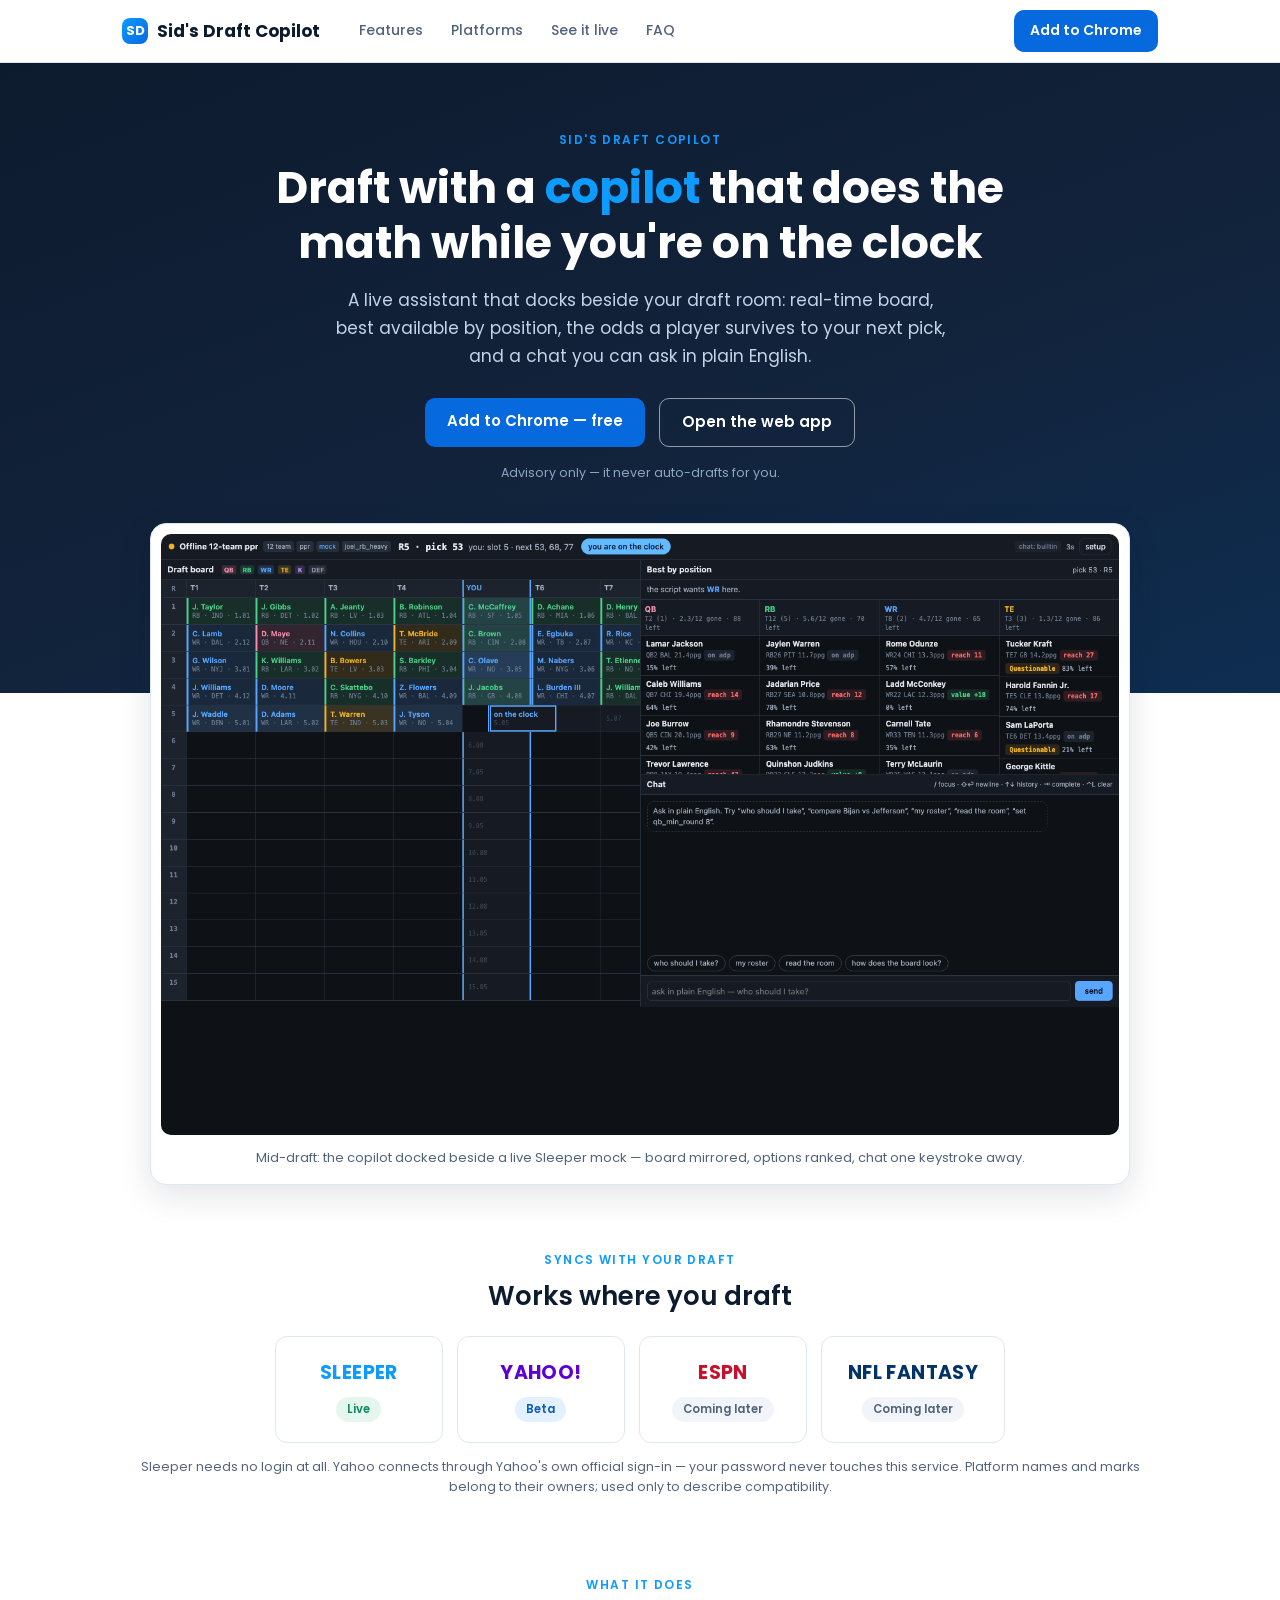
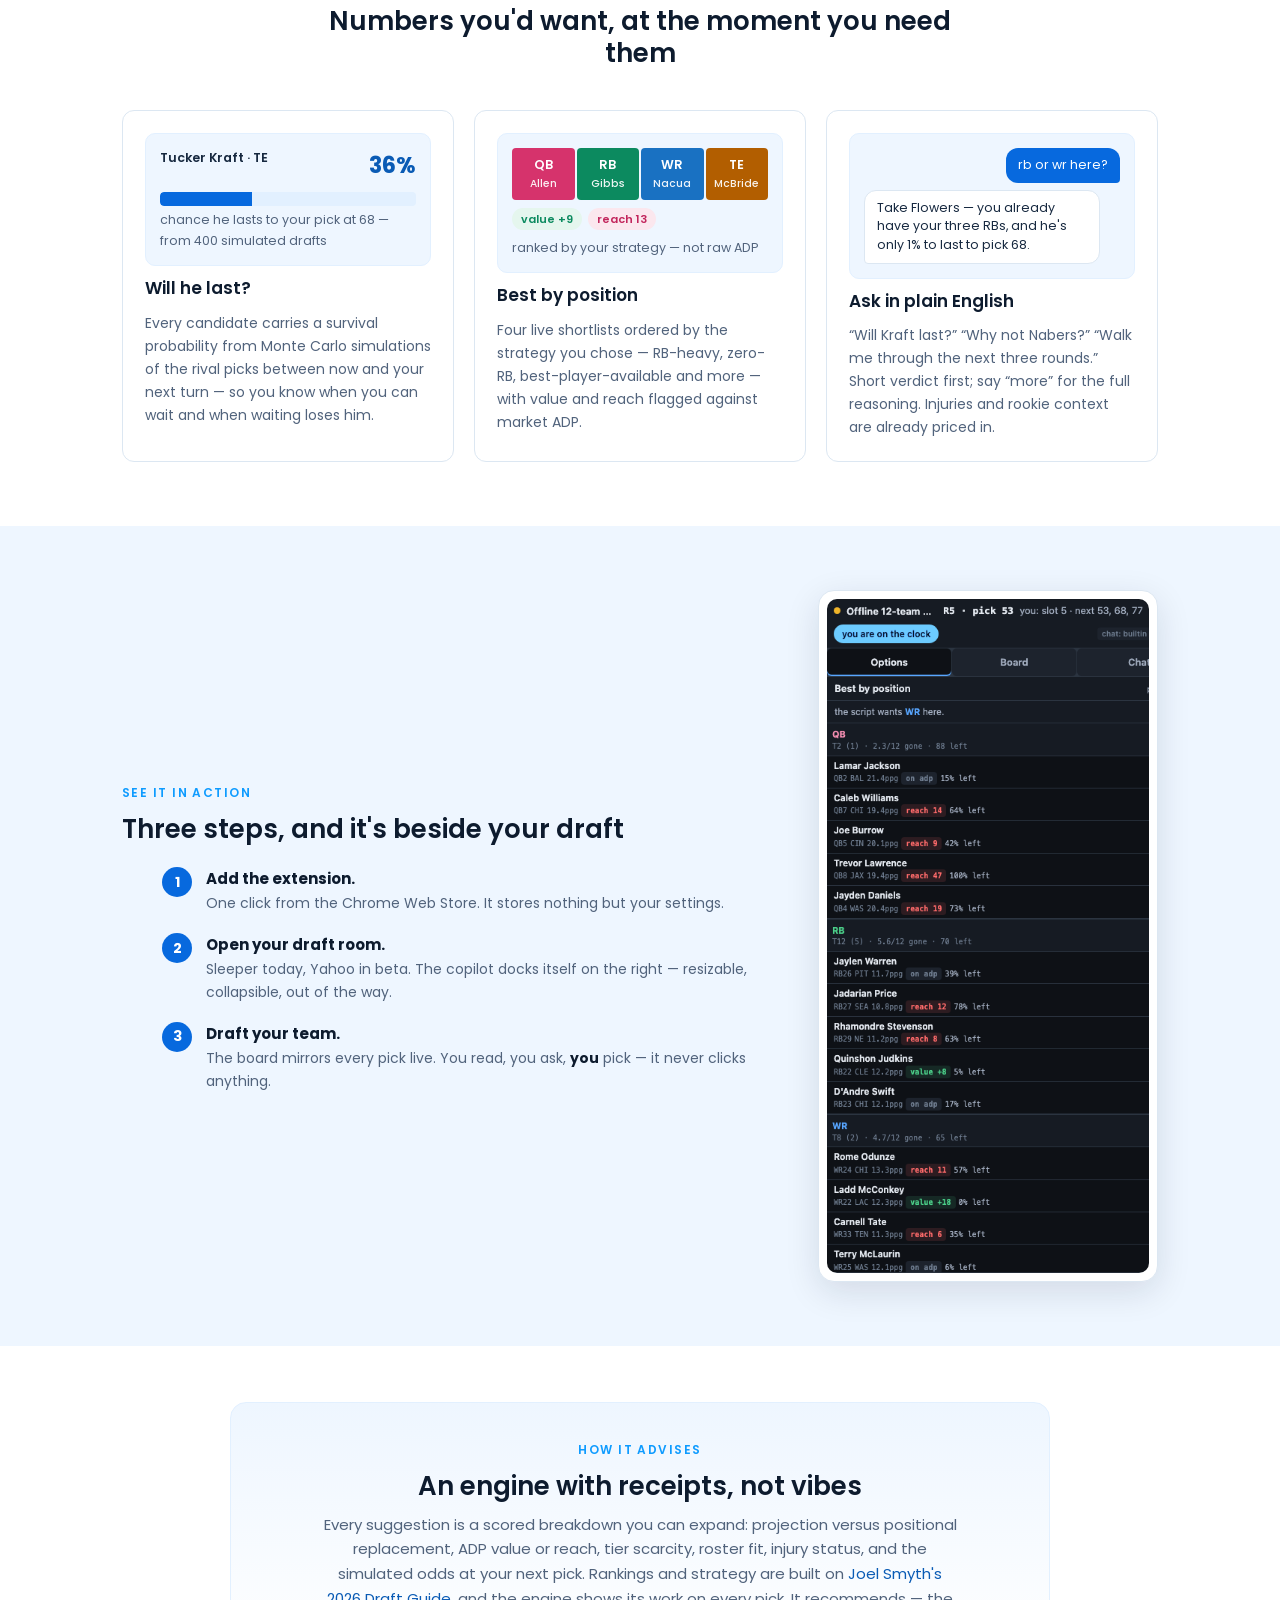
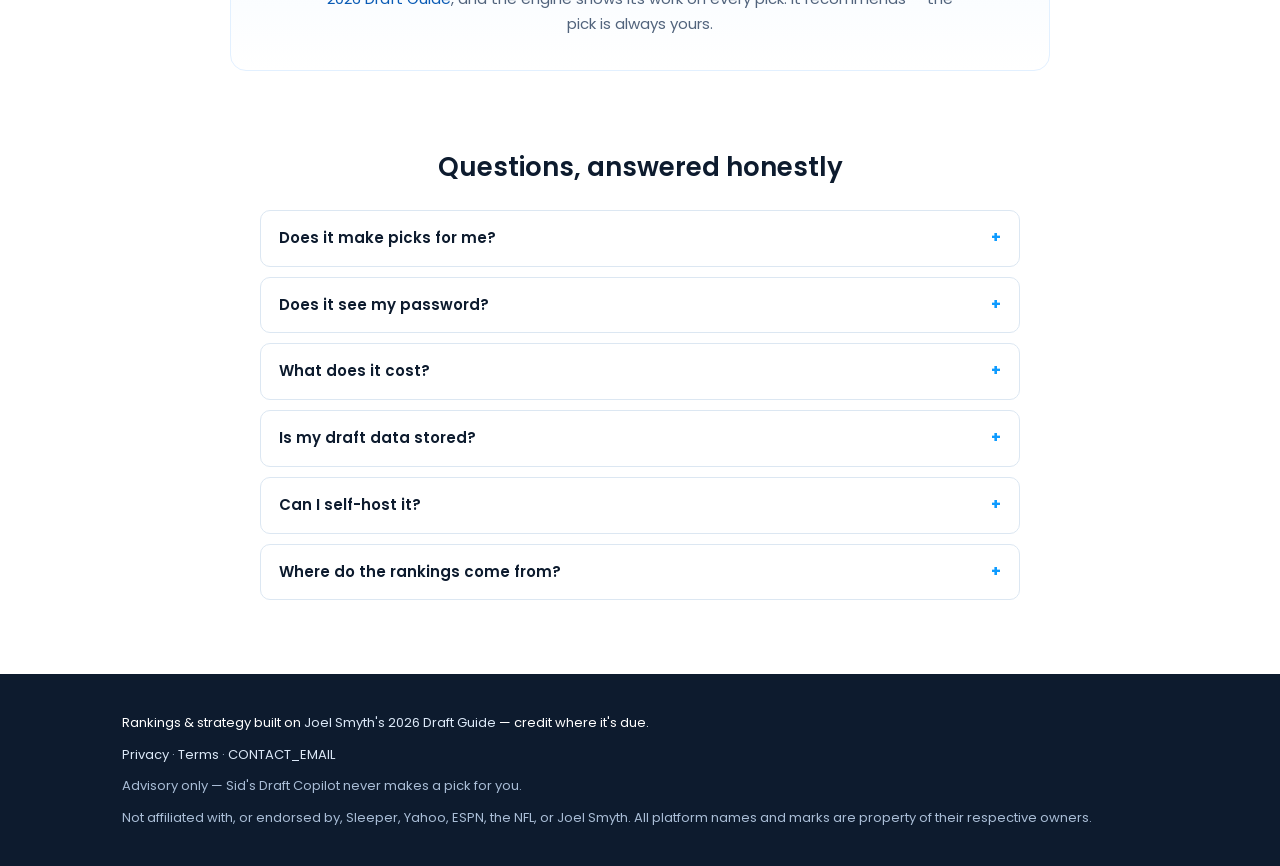
==== site/index.html @ cfd1f9ba "Landing page v2: FantasyPros-style layout, Sleeper blue and white Modeled on the Draft Wizard assist" ====
<!doctype html>
<html lang="en">
<head>
<meta charset="utf-8">
<meta name="viewport" content="width=device-width, initial-scale=1">
<title>Sid's Draft Copilot — a live draft assistant for fantasy football</title>
<meta name="description" content="A live fantasy football draft copilot: real-time board, survival odds, plain-English chat. Works with Sleeper today, Yahoo in beta. Advisory only — it never makes a pick.">
<link rel="preconnect" href="https://fonts.googleapis.com">
<link rel="preconnect" href="https://fonts.gstatic.com" crossorigin>
<link href="https://fonts.googleapis.com/css2?family=Poppins:wght@400;500;600;700&display=swap" rel="stylesheet">
<style>
  :root{
    --navy:#0d1b2e; --navy-2:#12233c; --ink:#16283f; --ink-dim:#51637c;
    --blue:#0e9bff; --blue-deep:#0769de; --blue-ink:#0a5bb5;
    --tint:#eef6ff; --tint-2:#e2f0ff; --line:#dce7f2; --white:#fff;
    --qb:#d6336c; --wr:#1971c2; --rb:#0c8a5f; --te:#b25e00;
    --good:#0c8a5f; --bad:#c2255c;
    --radius:12px; --shadow:0 10px 34px rgba(13,27,46,.12);
    --sans:'Poppins',-apple-system,BlinkMacSystemFont,'Segoe UI',Arial,sans-serif;
  }
  *{box-sizing:border-box;margin:0}
  html{scroll-behavior:smooth;scroll-padding-top:74px}
  body{font:15px/1.65 var(--sans);color:var(--ink);background:var(--white)}
  img{max-width:100%;display:block}
  a{color:var(--blue-ink);text-decoration:none}
  .wrap{max-width:1080px;margin:0 auto;padding:0 22px}
  h1,h2,h3{line-height:1.25;font-weight:600}
  h2{font-size:26px;color:var(--navy)}
  .kicker{display:inline-block;font-size:12px;font-weight:600;letter-spacing:.12em;
          text-transform:uppercase;color:var(--blue);margin-bottom:10px}

  /* ------------------------------------------------------------- nav */
  #nav{position:sticky;top:0;z-index:50;background:rgba(255,255,255,.94);
       backdrop-filter:blur(8px);border-bottom:1px solid var(--line)}
  #nav .wrap{display:flex;align-items:center;gap:26px;height:62px}
  .brand{display:flex;align-items:center;gap:9px;font-weight:700;font-size:17px;color:var(--navy)}
  .brand .dot{width:26px;height:26px;border-radius:8px;flex:none;
    background:linear-gradient(135deg,var(--blue),var(--blue-deep));
    display:grid;place-items:center;color:#fff;font-size:13px;font-weight:700}
  .tabs{display:flex;gap:2px;flex:1}
  .tabs a{padding:8px 13px;border-radius:8px;font-weight:500;font-size:14px;color:var(--ink-dim)}
  .tabs a:hover{background:var(--tint);color:var(--blue-ink)}
  .btn{display:inline-block;padding:11px 22px;border-radius:10px;font-weight:600;
       font-size:15px;text-align:center;transition:transform .08s ease}
  .btn:active{transform:scale(.98)}
  .btn-blue{background:var(--blue-deep);color:#fff}
  .btn-blue:hover{background:var(--blue-ink)}
  .btn-ghost{border:1.5px solid rgba(255,255,255,.55);color:#fff}
  .btn-ghost:hover{background:rgba(255,255,255,.1)}
  .btn-small{padding:9px 16px;font-size:14px}

  /* ------------------------------------------------------------ hero */
  #hero{background:linear-gradient(160deg,var(--navy) 0%,var(--navy-2) 58%,#0b3560 130%);
        color:#fff;padding:64px 0 210px;text-align:center}
  #hero .kicker{color:var(--blue)}
  #hero h1{font-size:clamp(30px,5vw,44px);font-weight:700;max-width:760px;margin:0 auto 16px}
  #hero h1 em{font-style:normal;color:var(--blue)}
  #hero p.sub{max-width:620px;margin:0 auto 28px;color:#c3d3e6;font-size:17px}
  .cta-row{display:flex;gap:14px;justify-content:center;flex-wrap:wrap}
  .fine{margin-top:16px;font-size:12.5px;color:#8fa6c2}

  /* elevated screenshot card, overlapping the hero edge */
  #shot{margin-top:-170px;padding-bottom:8px}
  .shot-card{background:var(--white);border:1px solid var(--line);border-radius:16px;
             box-shadow:var(--shadow);padding:10px;max-width:980px;margin:0 auto}
  .shot-card img{border-radius:10px;width:100%}
  .shot-cap{text-align:center;font-size:13px;color:var(--ink-dim);padding:12px 8px 6px}

  /* ------------------------------------------------------- platforms */
  #platforms{padding:54px 0 10px;text-align:center}
  .hosts{display:flex;gap:14px;justify-content:center;flex-wrap:wrap;margin-top:24px}
  .host{display:flex;flex-direction:column;align-items:center;gap:8px;
        border:1px solid var(--line);border-radius:var(--radius);
        padding:20px 26px;min-width:168px;background:var(--white)}
  .host .mark{font-weight:700;font-size:19px;letter-spacing:.02em}
  .host.sleeper .mark{color:#0e9bff}
  .host.yahoo .mark{color:#5f01d1}
  .host.espn .mark{color:#c8102e}
  .host.nfl .mark{color:#013369}
  .pill{font-size:11.5px;font-weight:600;padding:3px 11px;border-radius:99px}
  .pill.live{background:#e5f6ee;color:var(--good)}
  .pill.beta{background:var(--tint-2);color:var(--blue-ink)}
  .pill.soon{background:#f1f4f8;color:var(--ink-dim)}
  .host-note{font-size:12.5px;color:var(--ink-dim);margin-top:14px}

  /* -------------------------------------------------------- features */
  #features{padding:64px 0}
  #features .head{text-align:center;max-width:640px;margin:0 auto 40px}
  .cards{display:grid;grid-template-columns:repeat(3,minmax(0,1fr));gap:20px}
  .card{border:1px solid var(--line);border-radius:var(--radius);background:var(--white);
        padding:22px;display:flex;flex-direction:column;gap:12px}
  .card h3{font-size:17px;color:var(--navy)}
  .card p{font-size:14px;color:var(--ink-dim)}
  .viz{background:var(--tint);border:1px solid var(--tint-2);border-radius:10px;
       padding:14px;font-size:12.5px}

  /* mini-viz: survival meter (single measure -> stat + bar) */
  .meter .who{display:flex;justify-content:space-between;font-weight:600;color:var(--ink)}
  .meter .num{font-size:22px;font-weight:700;color:var(--blue-ink)}
  .meter .bar{height:14px;border-radius:4px;background:var(--tint-2);
              margin:8px 0 4px;position:relative;overflow:hidden}
  .meter .fill{position:absolute;inset:0 auto 0 0;width:36%;border-radius:4px 0 0 4px;
               background:var(--blue-deep)}
  .meter .cap{color:var(--ink-dim)}

  /* mini-viz: position chips (identity -> labeled hue chips, 2px gaps) */
  .board{display:grid;grid-template-columns:repeat(4,1fr);gap:2px}
  .chip{color:#fff;font-weight:600;text-align:center;border-radius:4px;padding:7px 2px}
  .chip small{display:block;font-weight:500;font-size:10.5px;opacity:.92}
  .chip.qb{background:var(--qb)} .chip.wr{background:var(--wr)}
  .chip.rb{background:var(--rb)} .chip.te{background:var(--te)}
  .board-cap{color:var(--ink-dim);margin-top:8px}
  .tagline{display:flex;gap:6px;margin-top:8px;flex-wrap:wrap}
  .vtag{border-radius:99px;padding:2px 9px;font-weight:600;font-size:11px}
  .vtag.value{background:#e5f6ee;color:var(--good)}
  .vtag.reach{background:#fbe7ee;color:var(--bad)}

  /* mini-viz: chat exchange */
  .talk{display:flex;flex-direction:column;gap:7px}
  .say{max-width:92%;padding:8px 12px;border-radius:12px;line-height:1.5}
  .say.you{align-self:flex-end;background:var(--blue-deep);color:#fff;border-bottom-right-radius:4px}
  .say.bot{align-self:flex-start;background:var(--white);border:1px solid var(--line);
           border-bottom-left-radius:4px;color:var(--ink)}

  /* ------------------------------------------------------ see it live */
  #live{background:var(--tint);padding:64px 0}
  .live-grid{display:grid;grid-template-columns:minmax(0,1fr) 340px;gap:40px;align-items:center}
  .steps{list-style:none;display:flex;flex-direction:column;gap:18px;margin-top:22px}
  .steps li{display:flex;gap:14px}
  .steps .n{flex:none;width:30px;height:30px;border-radius:99px;background:var(--blue-deep);
            color:#fff;font-weight:700;display:grid;place-items:center;font-size:14px}
  .steps b{color:var(--navy)}
  .steps p{font-size:14px;color:var(--ink-dim)}
  .side-card{background:var(--white);border:1px solid var(--line);border-radius:16px;
             box-shadow:var(--shadow);padding:8px}
  .side-card img{border-radius:10px}

  /* --------------------------------------------------------- honesty */
  #honest{padding:56px 0}
  .honest-box{border:1.5px solid var(--tint-2);background:linear-gradient(180deg,var(--tint) 0,#fff 100%);
              border-radius:16px;padding:34px;text-align:center;max-width:820px;margin:0 auto}
  .honest-box p{max-width:640px;margin:10px auto 0;color:var(--ink-dim)}

  /* -------------------------------------------------------------- faq */
  #faq{padding:24px 0 64px}
  #faq h2{text-align:center;margin-bottom:26px}
  details{border:1px solid var(--line);border-radius:10px;margin:0 auto 10px;max-width:760px;
          background:var(--white)}
  summary{cursor:pointer;padding:15px 18px;font-weight:600;color:var(--navy);list-style:none;
          display:flex;justify-content:space-between;gap:10px}
  summary::after{content:"+";color:var(--blue);font-weight:700}
  details[open] summary::after{content:"–"}
  details div{padding:0 18px 15px;color:var(--ink-dim);font-size:14px}

  /* ------------------------------------------------------------ footer */
  footer{background:var(--navy);color:#a9bdd6;padding:38px 0;font-size:13px}
  footer .wrap{display:flex;flex-direction:column;gap:10px}
  footer a{color:#dce9f8}
  footer .credit{color:#fff}

  @media (max-width:880px){
    .tabs{display:none}
    .cards{grid-template-columns:1fr}
    .live-grid{grid-template-columns:1fr}
    .side-card{max-width:340px;margin:0 auto}
    #hero{padding-bottom:150px}
    #shot{margin-top:-120px}
  }
</style>
</head>
<body>

<nav id="nav">
  <div class="wrap">
    <span class="brand"><span class="dot">SD</span> Sid's Draft Copilot</span>
    <div class="tabs">
      <a href="#features">Features</a>
      <a href="#platforms">Platforms</a>
      <a href="#live">See it live</a>
      <a href="#faq">FAQ</a>
    </div>
    <a class="btn btn-blue btn-small" href="https://chromewebstore.google.com/detail/EXTENSION_ID">Add to Chrome</a>
  </div>
</nav>

<header id="hero">
  <div class="wrap">
    <span class="kicker">Sid's Draft Copilot</span>
    <h1>Draft with a <em>copilot</em> that does the math while you're on the clock</h1>
    <p class="sub">A live assistant that docks beside your draft room: real-time board,
       best available by position, the odds a player survives to your next pick, and a
       chat you can ask in plain English.</p>
    <div class="cta-row">
      <a class="btn btn-blue" href="https://chromewebstore.google.com/detail/EXTENSION_ID">Add to Chrome — free</a>
      <a class="btn btn-ghost" href="/app">Open the web app</a>
    </div>
    <p class="fine">Advisory only — it never auto-drafts for you.</p>
  </div>
</header>

<section id="shot">
  <div class="wrap">
    <figure class="shot-card">
      <img src="assets/draft-photo.jpg"
           onerror="this.onerror=null;this.src='assets/panel-full.png'"
           alt="The Draft Copilot panel during a live draft: board on the left, best-by-position and chat on the right">
      <figcaption class="shot-cap">Mid-draft: the copilot docked beside a live Sleeper mock —
        board mirrored, options ranked, chat one keystroke away.</figcaption>
    </figure>
  </div>
</section>

<section id="platforms">
  <div class="wrap">
    <span class="kicker">Syncs with your draft</span>
    <h2>Works where you draft</h2>
    <div class="hosts">
      <div class="host sleeper"><span class="mark">SLEEPER</span><span class="pill live">Live</span></div>
      <div class="host yahoo"><span class="mark">YAHOO!</span><span class="pill beta">Beta</span></div>
      <div class="host espn"><span class="mark">ESPN</span><span class="pill soon">Coming later</span></div>
      <div class="host nfl"><span class="mark">NFL FANTASY</span><span class="pill soon">Coming later</span></div>
    </div>
    <p class="host-note">Sleeper needs no login at all. Yahoo connects through Yahoo's own
      official sign-in — your password never touches this service. Platform names and marks
      belong to their owners; used only to describe compatibility.</p>
  </div>
</section>

<section id="features">
  <div class="wrap">
    <div class="head">
      <span class="kicker">What it does</span>
      <h2>Numbers you'd want, at the moment you need them</h2>
    </div>
    <div class="cards">

      <div class="card">
        <div class="viz meter" role="img"
             aria-label="Example: Tucker Kraft has a 36 percent chance of lasting to your next pick">
          <div class="who"><span>Tucker Kraft · TE</span><span class="num">36%</span></div>
          <div class="bar"><span class="fill"></span></div>
          <div class="cap">chance he lasts to your pick at 68 — from 400 simulated drafts</div>
        </div>
        <h3>Will he last?</h3>
        <p>Every candidate carries a survival probability from Monte Carlo simulations of
           the rival picks between now and your next turn — so you know when you can wait
           and when waiting loses him.</p>
      </div>

      <div class="card">
        <div class="viz">
          <div class="board" role="img" aria-label="Best available by position: quarterback, running back, wide receiver, tight end">
            <span class="chip qb">QB<small>Allen</small></span>
            <span class="chip rb">RB<small>Gibbs</small></span>
            <span class="chip wr">WR<small>Nacua</small></span>
            <span class="chip te">TE<small>McBride</small></span>
          </div>
          <div class="tagline">
            <span class="vtag value">value +9</span>
            <span class="vtag reach">reach 13</span>
          </div>
          <div class="board-cap">ranked by your strategy — not raw ADP</div>
        </div>
        <h3>Best by position</h3>
        <p>Four live shortlists ordered by the strategy you chose — RB-heavy, zero-RB,
           best-player-available and more — with value and reach flagged against market ADP.</p>
      </div>

      <div class="card">
        <div class="viz talk" role="img" aria-label="Example chat: user asks whether to take a receiver or running back; the copilot answers with a verdict">
          <span class="say you">rb or wr here?</span>
          <span class="say bot">Take Flowers — you already have your three RBs, and he's
            only 1% to last to pick 68.</span>
        </div>
        <h3>Ask in plain English</h3>
        <p>“Will Kraft last?” “Why not Nabers?” “Walk me through the next three rounds.”
           Short verdict first; say “more” for the full reasoning. Injuries and rookie
           context are already priced in.</p>
      </div>

    </div>
  </div>
</section>

<section id="live">
  <div class="wrap live-grid">
    <div>
      <span class="kicker">See it in action</span>
      <h2>Three steps, and it's beside your draft</h2>
      <ol class="steps">
        <li><span class="n">1</span><div><b>Add the extension.</b>
          <p>One click from the Chrome Web Store. It stores nothing but your settings.</p></div></li>
        <li><span class="n">2</span><div><b>Open your draft room.</b>
          <p>Sleeper today, Yahoo in beta. The copilot docks itself on the right — resizable,
             collapsible, out of the way.</p></div></li>
        <li><span class="n">3</span><div><b>Draft your team.</b>
          <p>The board mirrors every pick live. You read, you ask, <b>you</b> pick — it never
             clicks anything.</p></div></li>
      </ol>
    </div>
    <figure class="side-card">
      <img src="assets/panel-sidebar.png"
           alt="The copilot in its narrow sidebar layout: tabs for options, board and chat">
    </figure>
  </div>
</section>

<section id="honest">
  <div class="wrap">
    <div class="honest-box">
      <span class="kicker">How it advises</span>
      <h2>An engine with receipts, not vibes</h2>
      <p>Every suggestion is a scored breakdown you can expand: projection versus positional
         replacement, ADP value or reach, tier scarcity, roster fit, injury status, and the
         simulated odds at your next pick. Rankings and strategy are built on
         <a href="JOEL_LINK">Joel Smyth's 2026 Draft Guide</a>, and the engine shows its work
         on every pick. It recommends — the pick is always yours.</p>
    </div>
  </div>
</section>

<section id="faq">
  <div class="wrap">
    <h2>Questions, answered honestly</h2>
    <details><summary>Does it make picks for me?</summary>
      <div>No, and it can't. There is no code path that submits a pick, clicks a button in
      your draft room, or automates your account. It advises; you draft.</div></details>
    <details><summary>Does it see my password?</summary>
      <div>Never. Sleeper drafts are read through Sleeper's public API — no login involved.
      Yahoo uses Yahoo's own official OAuth sign-in page; this service receives a read-only
      token you can revoke in your Yahoo settings at any time.</div></details>
    <details><summary>What does it cost?</summary>
      <div>It's free. If hosting costs ever change that, the change will be announced here
      first — no surprise paywalls mid-season.</div></details>
    <details><summary>Is my draft data stored?</summary>
      <div>Your session — the draft you connect and your chat — is anonymous and expires
      automatically after inactivity. No accounts, no emails collected. Details in the
      <a href="/privacy">privacy policy</a>.</div></details>
    <details><summary>Can I self-host it?</summary>
      <div>Yes — the whole thing is open source at <a href="GITHUB_LINK">GITHUB_LINK</a>,
      and runs locally with one command. The hosted service is the same code.</div></details>
    <details><summary>Where do the rankings come from?</summary>
      <div>The engine's value model is fit to Joel Smyth's 2026 Draft Guide — rankings,
      adjusted points-per-game tables, and draft strategy — combined with live market ADP,
      injury data, and Monte Carlo simulation. He doesn't endorse this project; we just
      think his work is excellent.</div></details>
  </div>
</section>

<footer>
  <div class="wrap">
    <span class="credit">Rankings &amp; strategy built on
      <a href="JOEL_LINK">Joel Smyth's 2026 Draft Guide</a> — credit where it's due.</span>
    <span><a href="/privacy">Privacy</a> · <a href="/terms">Terms</a> ·
      <a href="mailto:CONTACT_EMAIL">CONTACT_EMAIL</a></span>
    <span>Advisory only — Sid's Draft Copilot never makes a pick for you.</span>
    <span>Not affiliated with, or endorsed by, Sleeper, Yahoo, ESPN, the NFL, or Joel Smyth.
      All platform names and marks are property of their respective owners.</span>
  </div>
</footer>

</body>
</html>
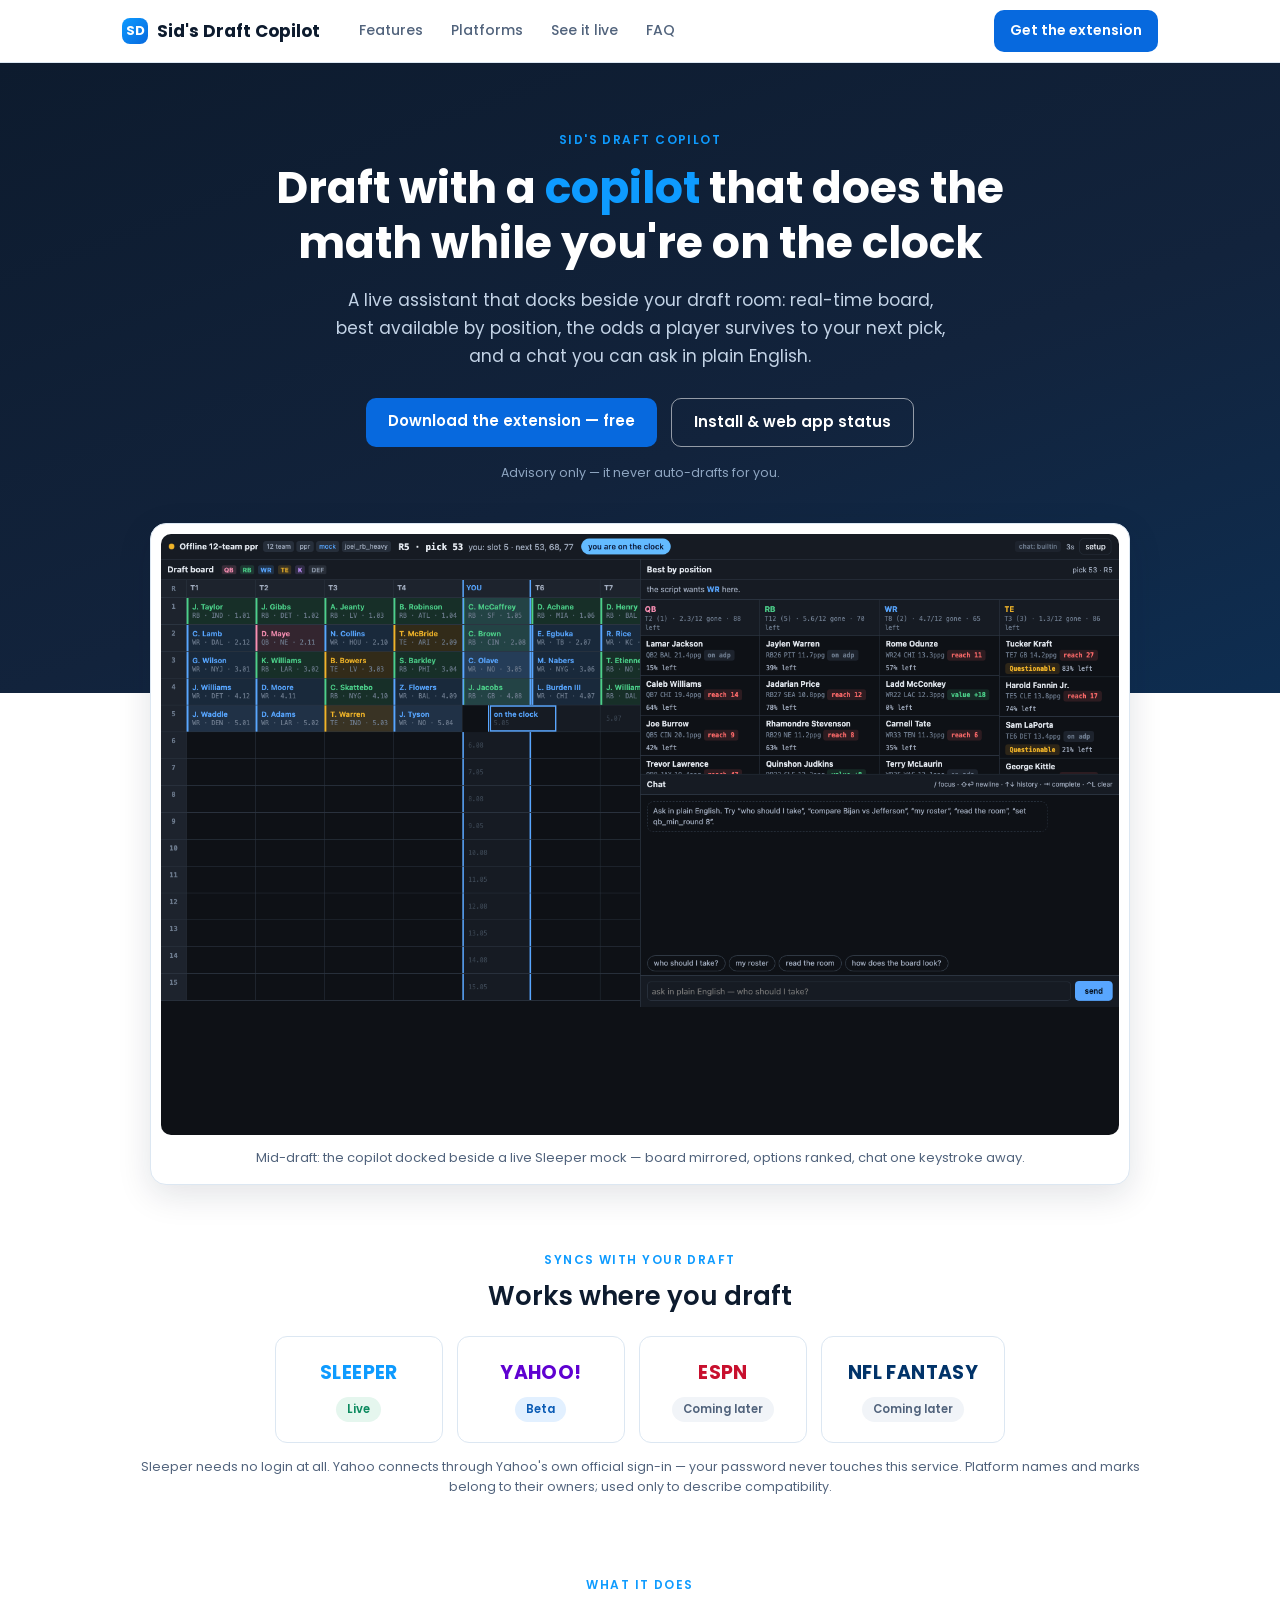
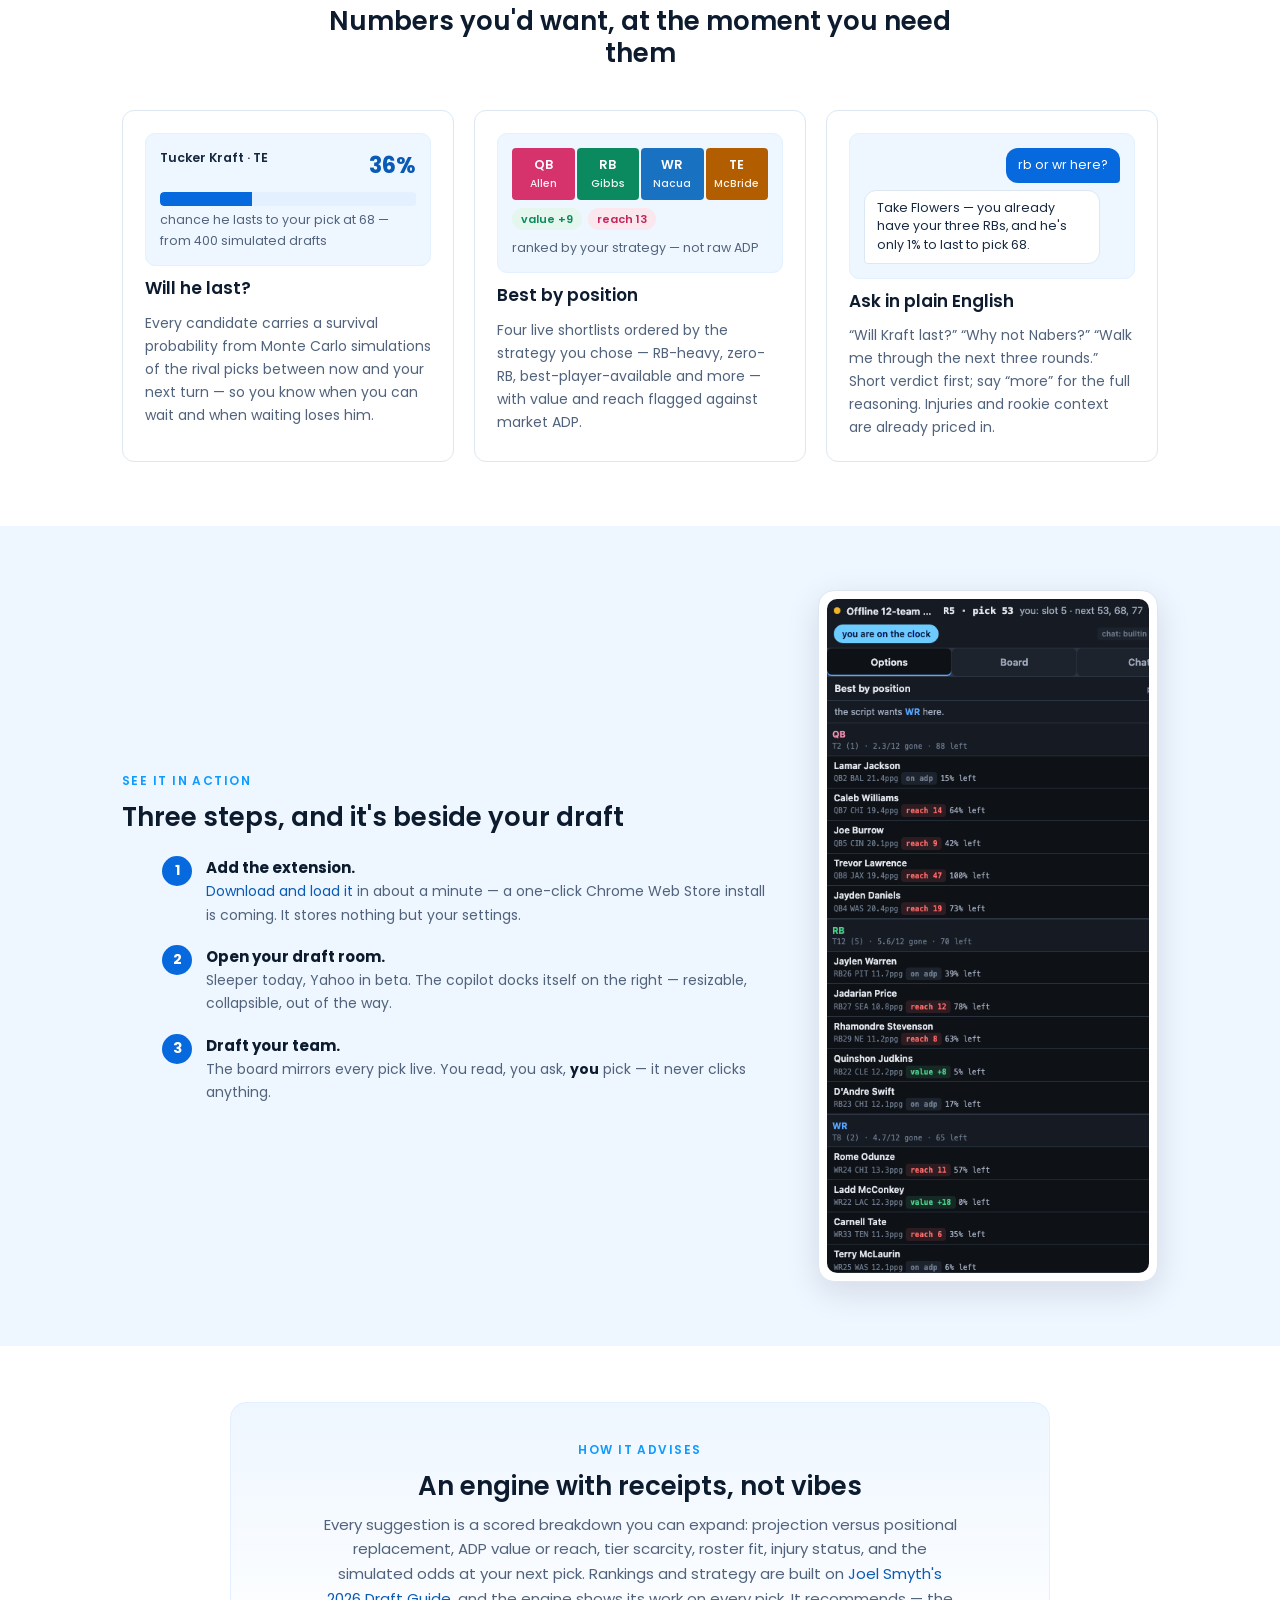
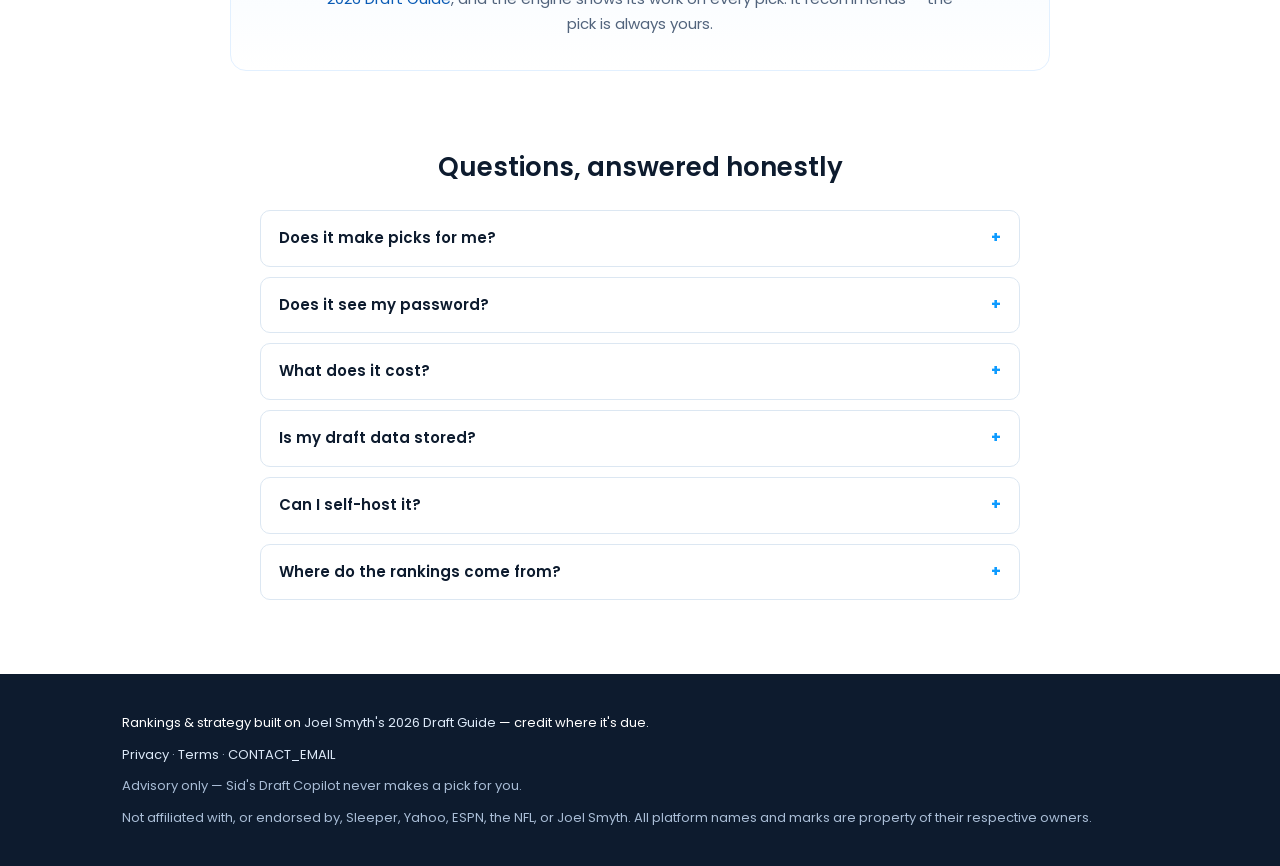
==== commit 0c97b089: "Site: real extension download and honest /app holding page /app was proxying to the literal YOUR_APP" ====
--- a/site/index.html
+++ b/site/index.html
@@ -179,7 +179,7 @@
       <a href="#live">See it live</a>
       <a href="#faq">FAQ</a>
     </div>
-    <a class="btn btn-blue btn-small" href="https://chromewebstore.google.com/detail/EXTENSION_ID">Add to Chrome</a>
+    <a class="btn btn-blue btn-small" href="/app">Get the extension</a>
   </div>
 </nav>
 
@@ -191,8 +191,8 @@
        best available by position, the odds a player survives to your next pick, and a
        chat you can ask in plain English.</p>
     <div class="cta-row">
-      <a class="btn btn-blue" href="https://chromewebstore.google.com/detail/EXTENSION_ID">Add to Chrome — free</a>
-      <a class="btn btn-ghost" href="/app">Open the web app</a>
+      <a class="btn btn-blue" href="/assets/draft-copilot-extension.zip">Download the extension — free</a>
+      <a class="btn btn-ghost" href="/app">Install &amp; web app status</a>
     </div>
     <p class="fine">Advisory only — it never auto-drafts for you.</p>
   </div>
@@ -289,7 +289,7 @@
       <h2>Three steps, and it's beside your draft</h2>
       <ol class="steps">
         <li><span class="n">1</span><div><b>Add the extension.</b>
-          <p>One click from the Chrome Web Store. It stores nothing but your settings.</p></div></li>
+          <p><a href="/app">Download and load it</a> in about a minute — a one-click Chrome Web Store install is coming. It stores nothing but your settings.</p></div></li>
         <li><span class="n">2</span><div><b>Open your draft room.</b>
           <p>Sleeper today, Yahoo in beta. The copilot docks itself on the right — resizable,
              collapsible, out of the way.</p></div></li>
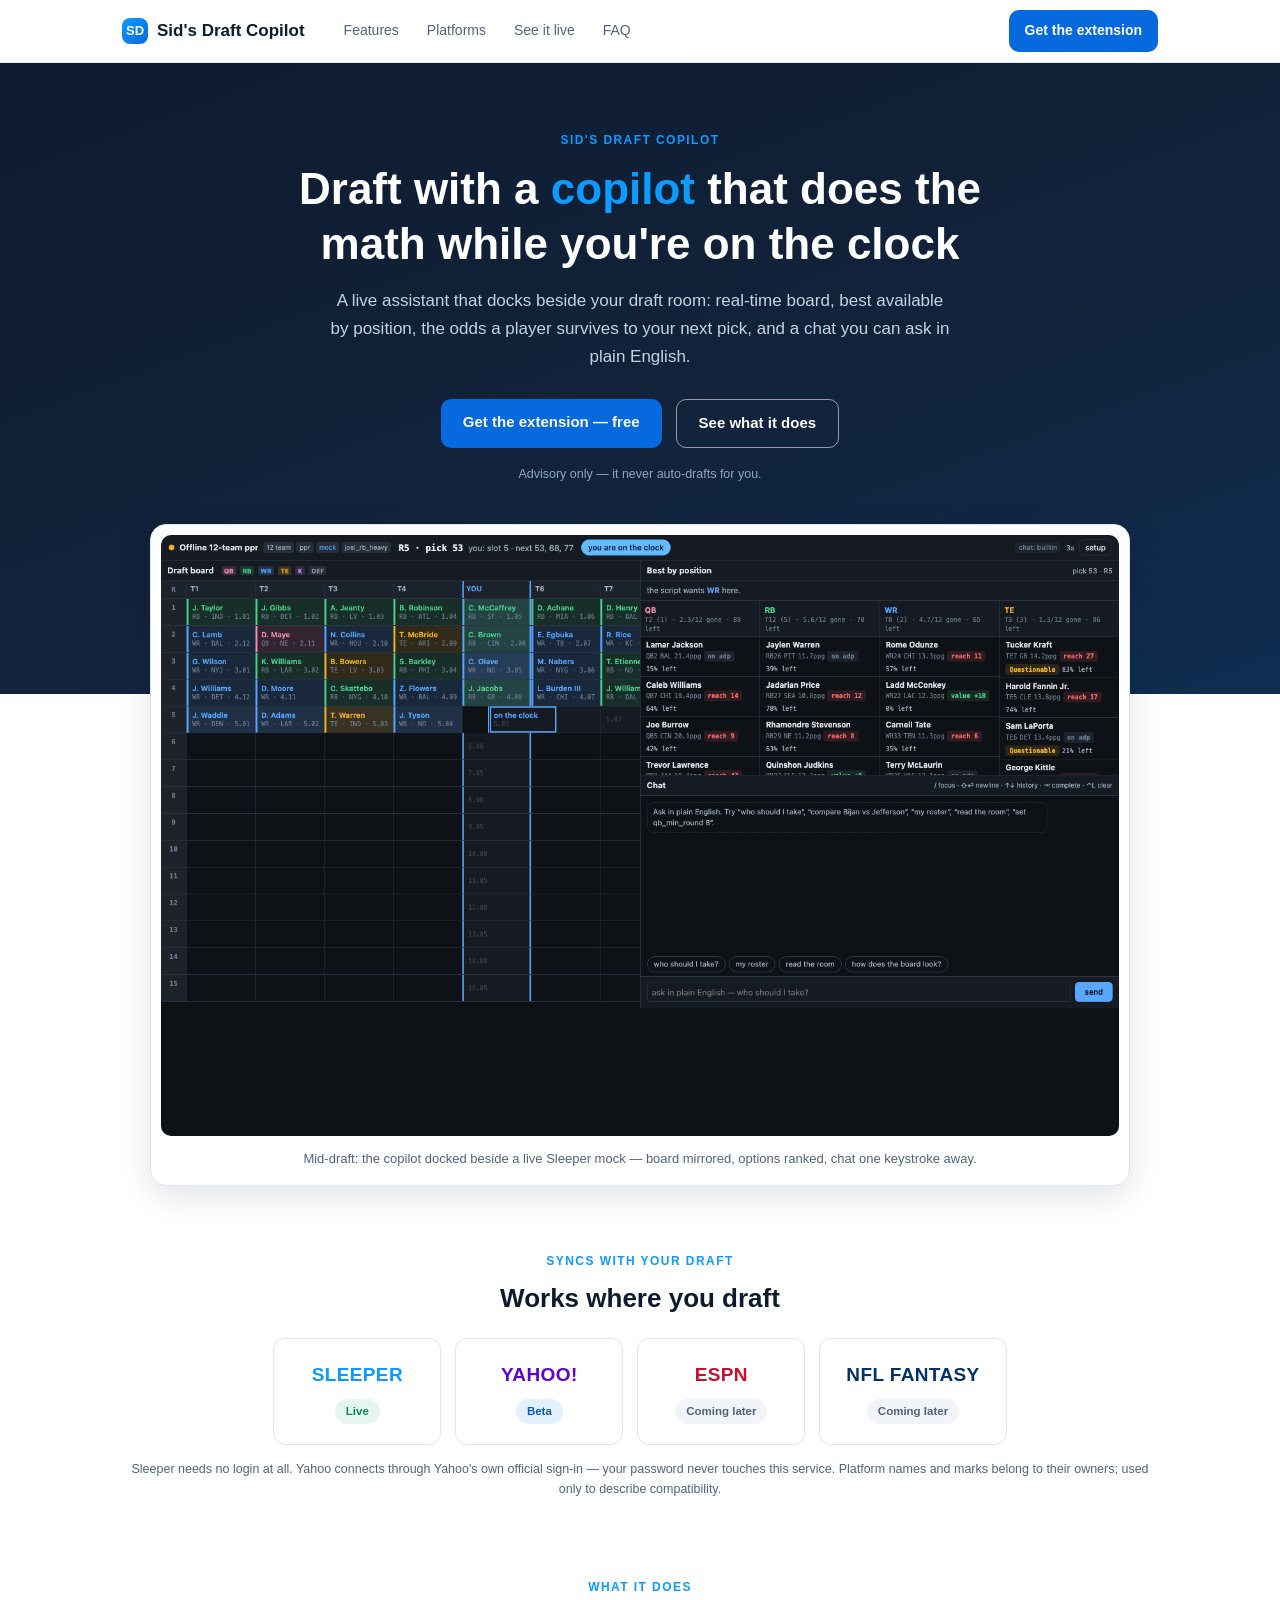
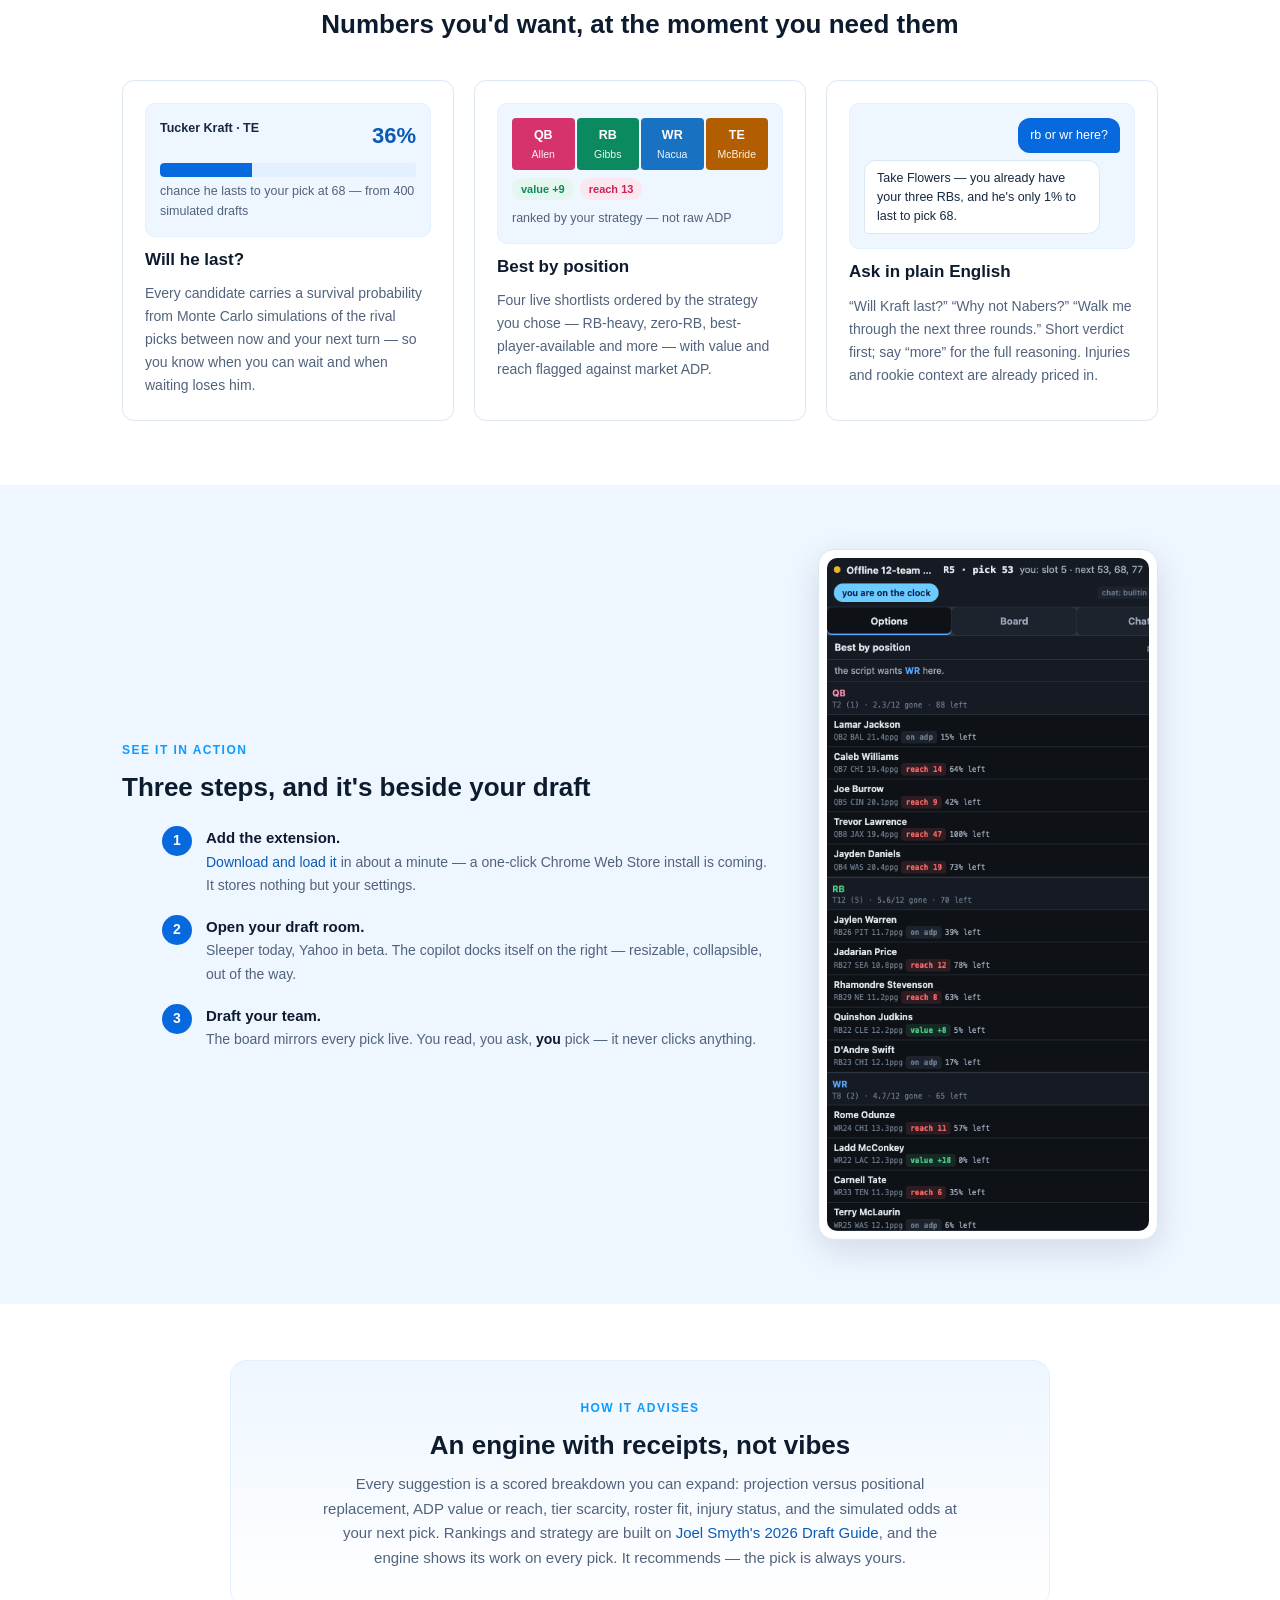
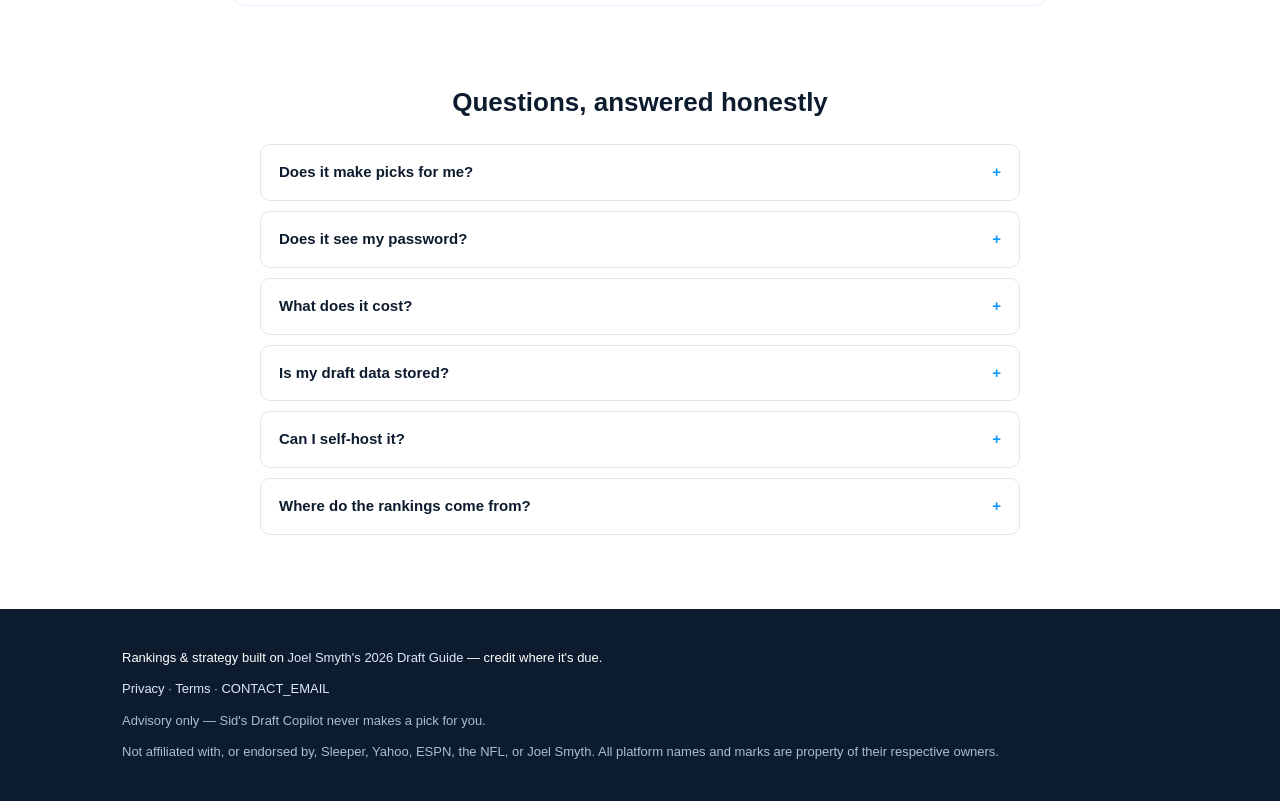
==== commit 354d7953: "Site: instructions-first install flow and user-security hardening The hero now routes to the install" ====
--- a/site/index.html
+++ b/site/index.html
@@ -5,9 +5,7 @@
 <meta name="viewport" content="width=device-width, initial-scale=1">
 <title>Sid's Draft Copilot — a live draft assistant for fantasy football</title>
 <meta name="description" content="A live fantasy football draft copilot: real-time board, survival odds, plain-English chat. Works with Sleeper today, Yahoo in beta. Advisory only — it never makes a pick.">
-<link rel="preconnect" href="https://fonts.googleapis.com">
-<link rel="preconnect" href="https://fonts.gstatic.com" crossorigin>
-<link href="https://fonts.googleapis.com/css2?family=Poppins:wght@400;500;600;700&display=swap" rel="stylesheet">
+<link rel="stylesheet" href="/assets/fonts/poppins.css">
 <style>
   :root{
     --navy:#0d1b2e; --navy-2:#12233c; --ink:#16283f; --ink-dim:#51637c;
@@ -191,8 +189,8 @@
        best available by position, the odds a player survives to your next pick, and a
        chat you can ask in plain English.</p>
     <div class="cta-row">
-      <a class="btn btn-blue" href="/assets/draft-copilot-extension.zip">Download the extension — free</a>
-      <a class="btn btn-ghost" href="/app">Install &amp; web app status</a>
+      <a class="btn btn-blue" href="/app">Get the extension — free</a>
+      <a class="btn btn-ghost" href="#features">See what it does</a>
     </div>
     <p class="fine">Advisory only — it never auto-drafts for you.</p>
   </div>
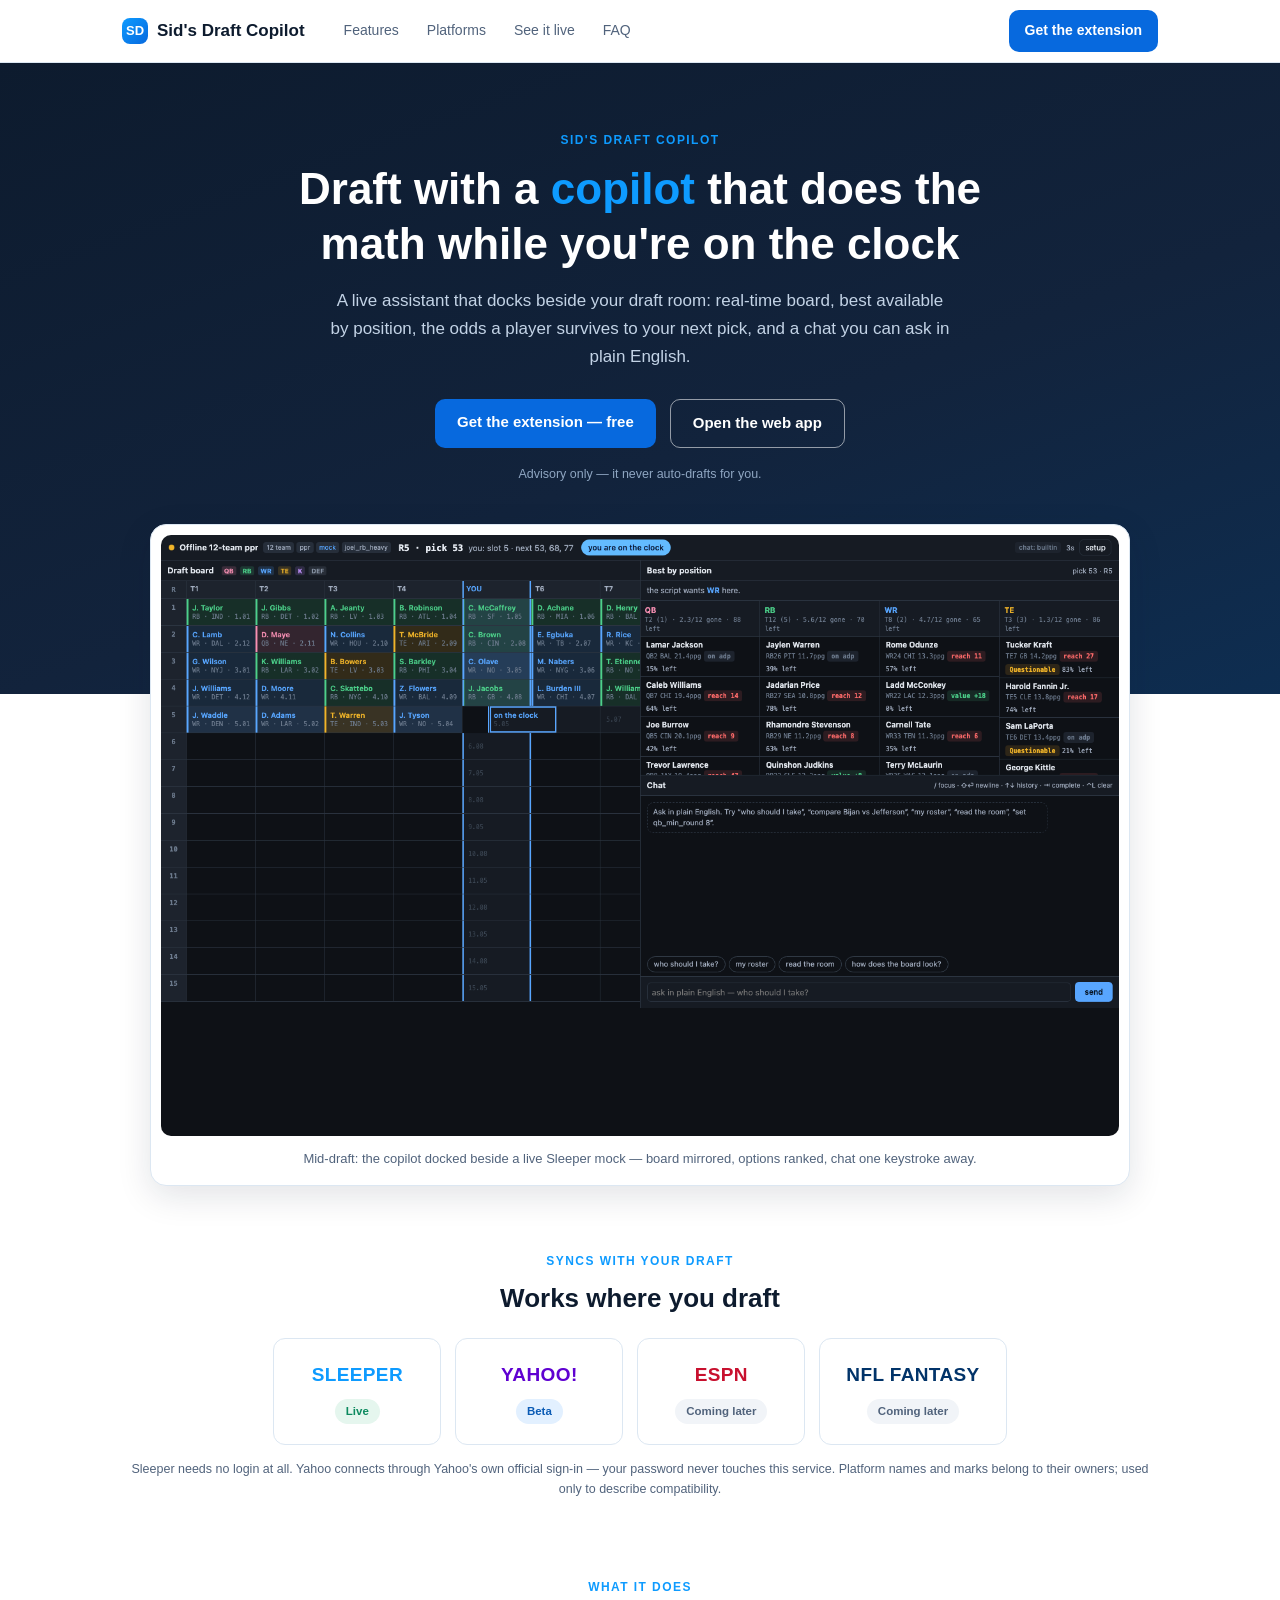
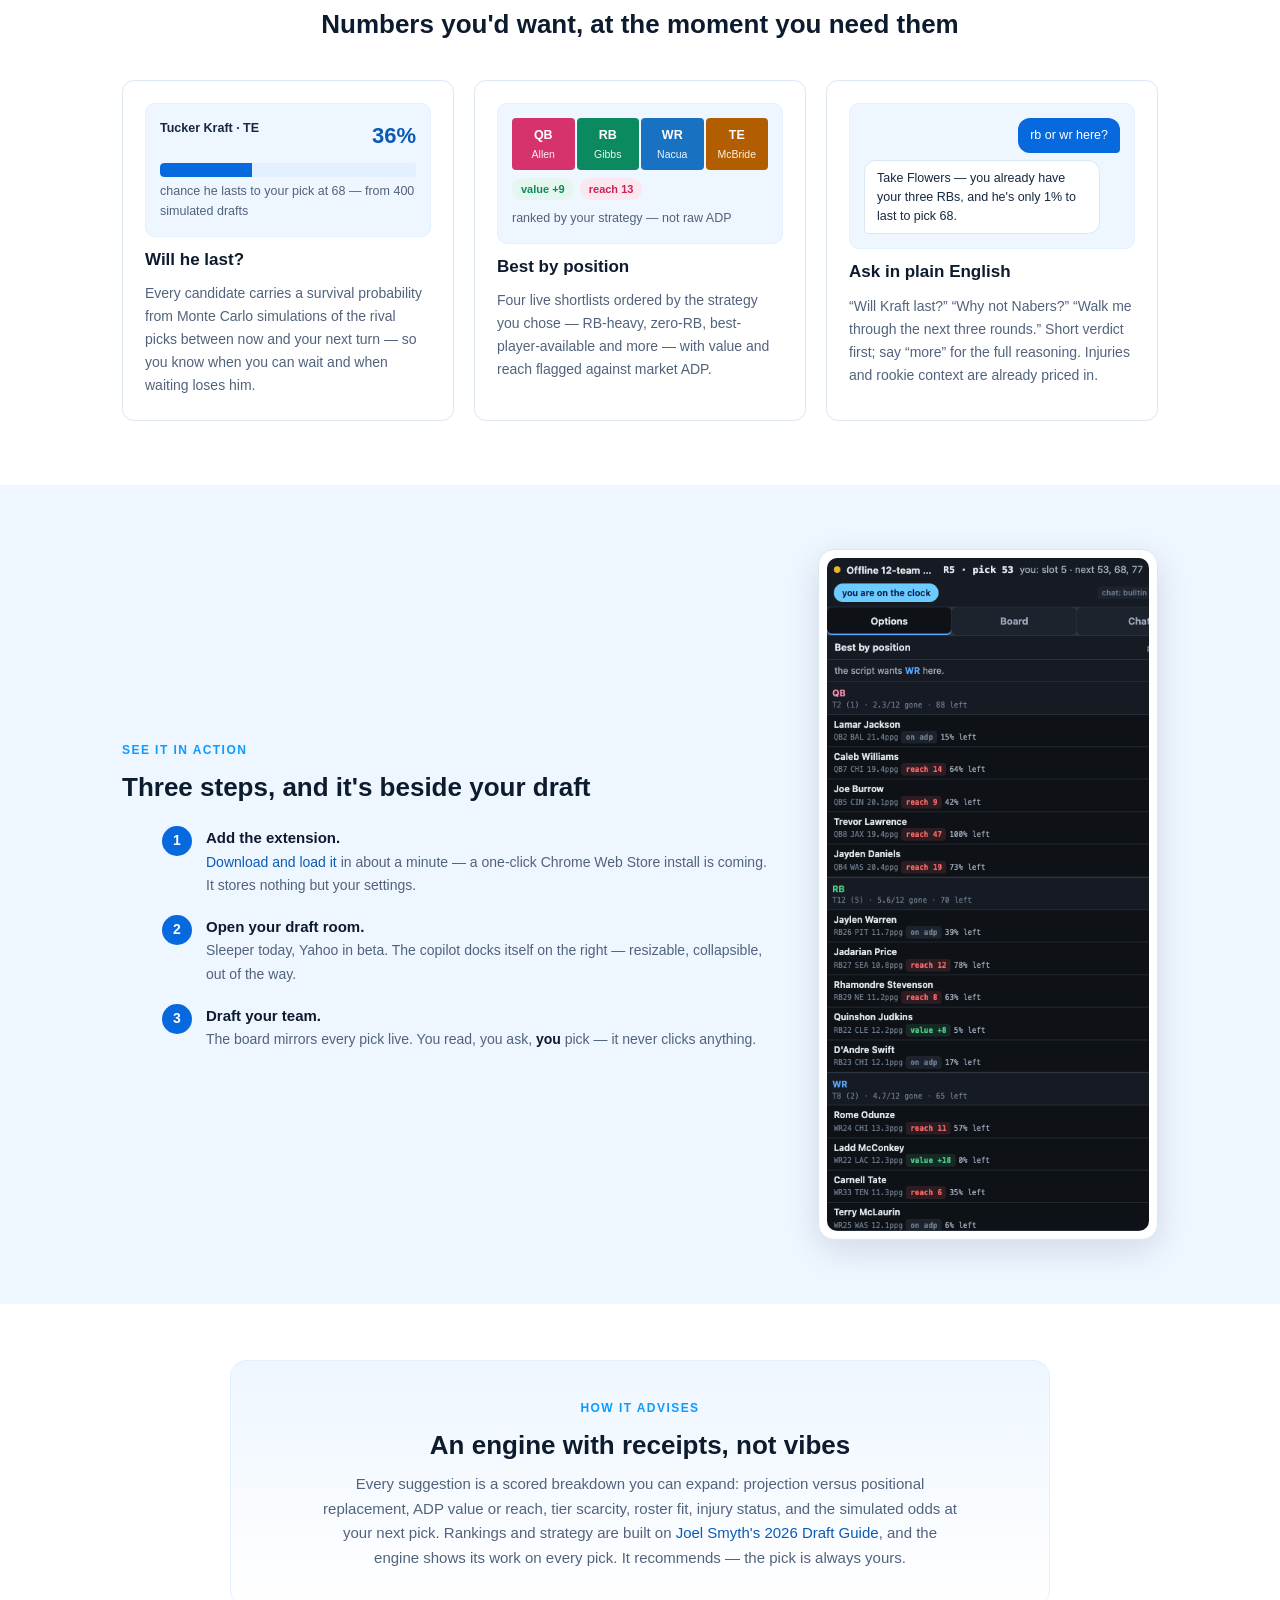
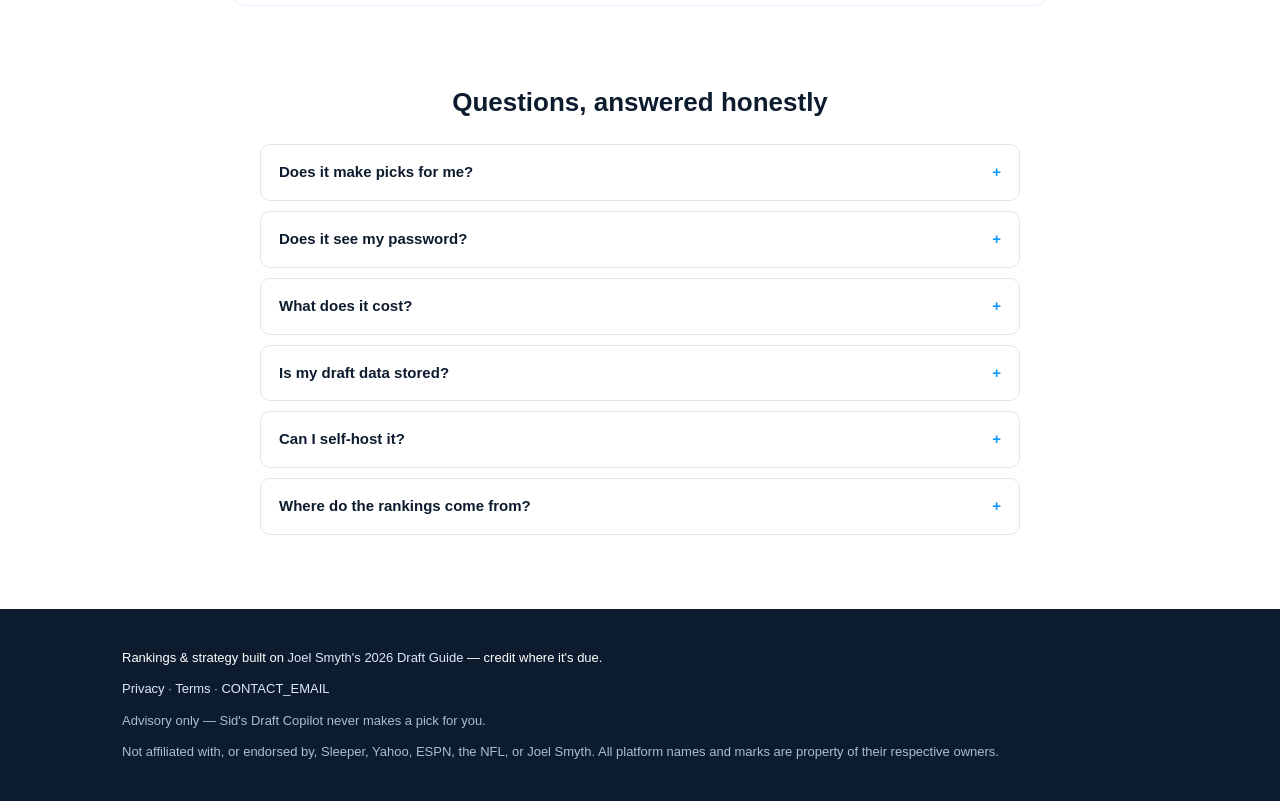
==== commit 2767da4d: "Go live: Vercel proxies /app and /api to the Fly engine The hosted engine runs at sids-draft-copilot" ====
--- a/site/index.html
+++ b/site/index.html
@@ -177,7 +177,7 @@
       <a href="#live">See it live</a>
       <a href="#faq">FAQ</a>
     </div>
-    <a class="btn btn-blue btn-small" href="/app">Get the extension</a>
+    <a class="btn btn-blue btn-small" href="/install">Get the extension</a>
   </div>
 </nav>
 
@@ -189,8 +189,8 @@
        best available by position, the odds a player survives to your next pick, and a
        chat you can ask in plain English.</p>
     <div class="cta-row">
-      <a class="btn btn-blue" href="/app">Get the extension — free</a>
-      <a class="btn btn-ghost" href="#features">See what it does</a>
+      <a class="btn btn-blue" href="/install">Get the extension — free</a>
+      <a class="btn btn-ghost" href="/app">Open the web app</a>
     </div>
     <p class="fine">Advisory only — it never auto-drafts for you.</p>
   </div>
@@ -287,7 +287,7 @@
       <h2>Three steps, and it's beside your draft</h2>
       <ol class="steps">
         <li><span class="n">1</span><div><b>Add the extension.</b>
-          <p><a href="/app">Download and load it</a> in about a minute — a one-click Chrome Web Store install is coming. It stores nothing but your settings.</p></div></li>
+          <p><a href="/install">Download and load it</a> in about a minute — a one-click Chrome Web Store install is coming. It stores nothing but your settings.</p></div></li>
         <li><span class="n">2</span><div><b>Open your draft room.</b>
           <p>Sleeper today, Yahoo in beta. The copilot docks itself on the right — resizable,
              collapsible, out of the way.</p></div></li>
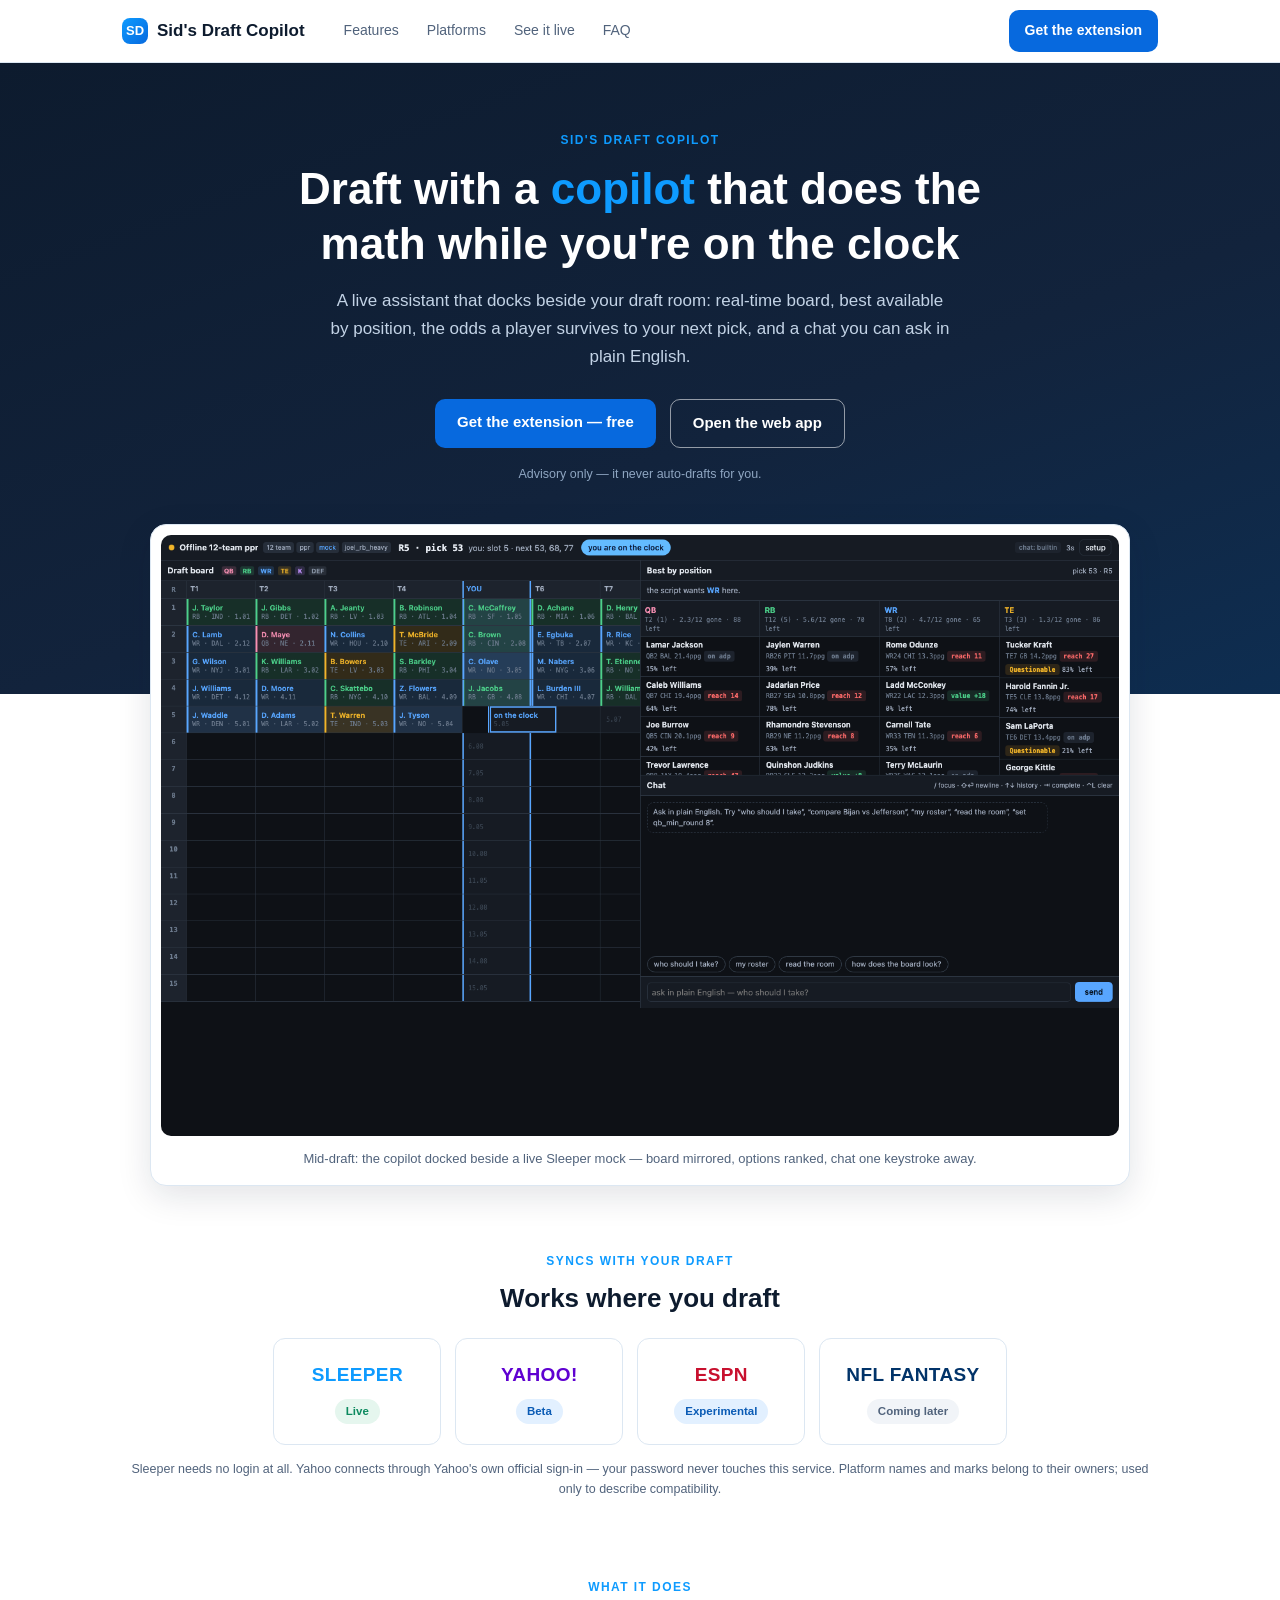
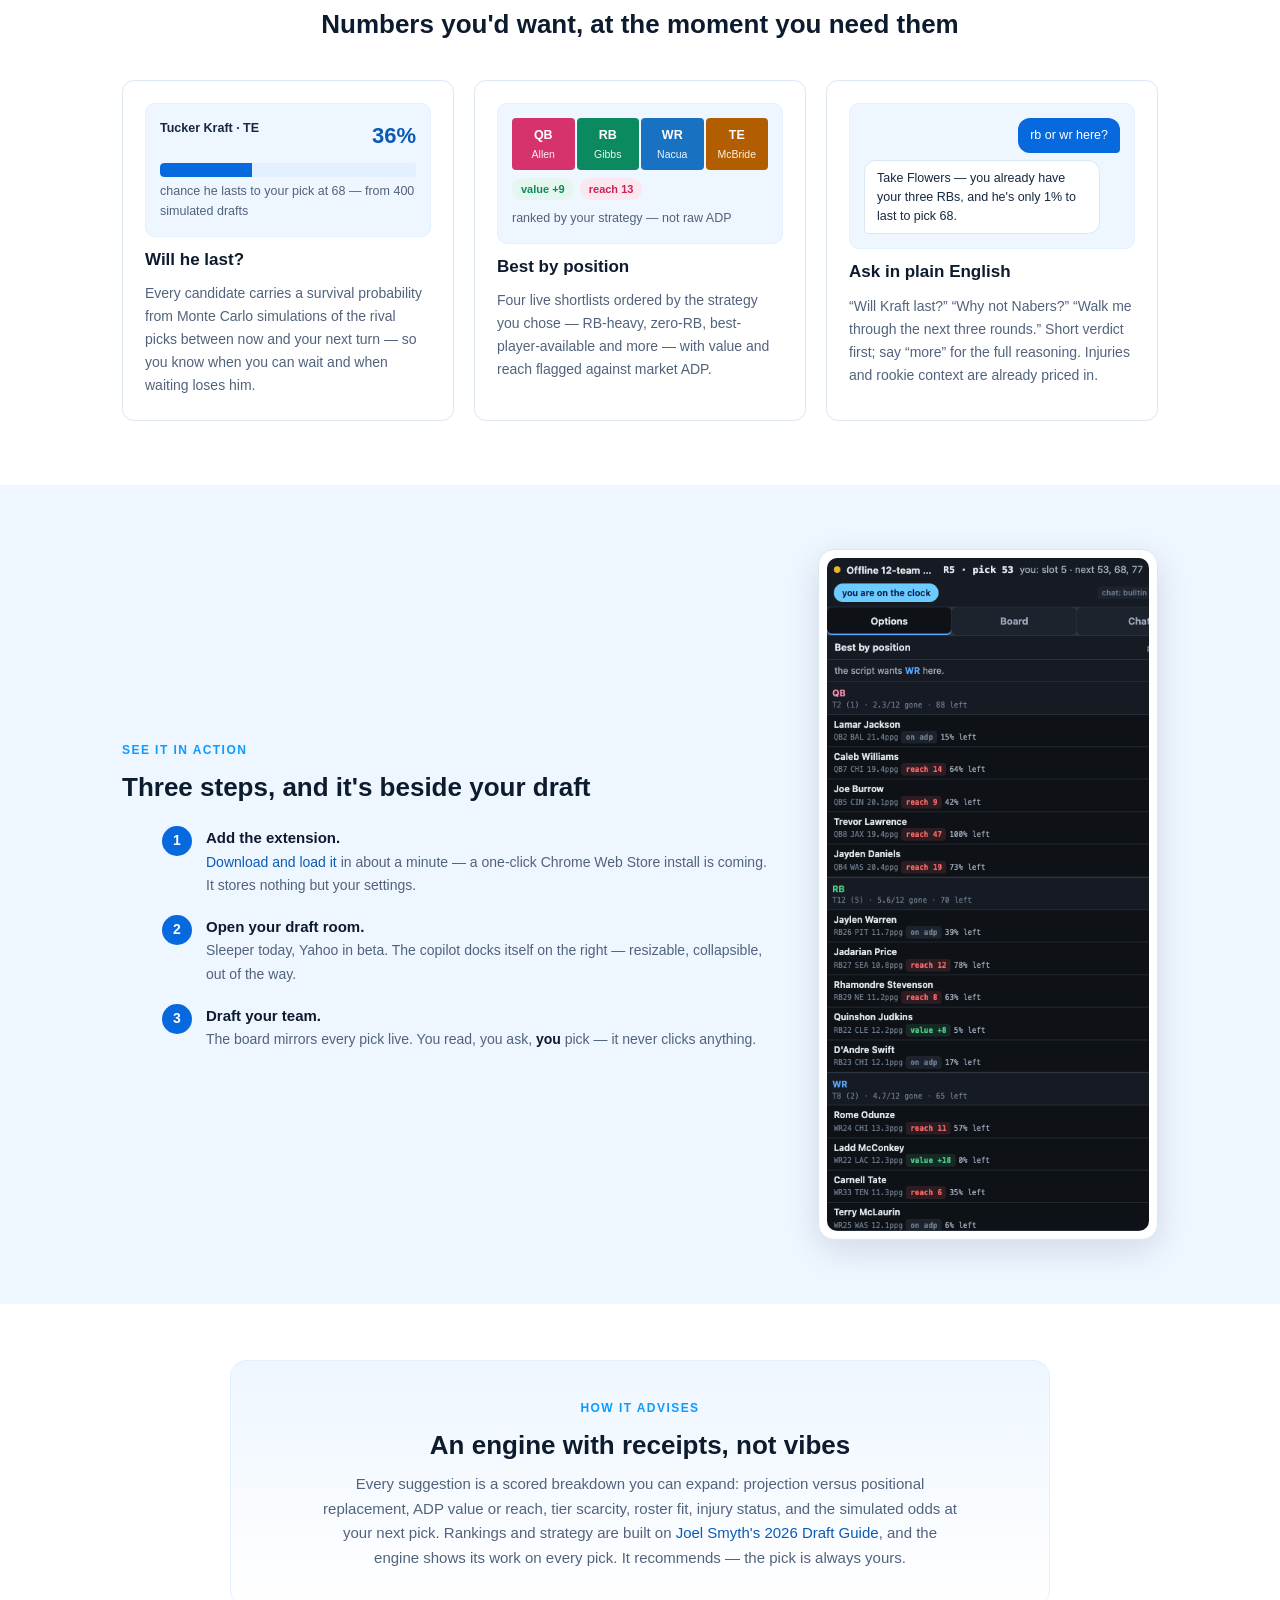
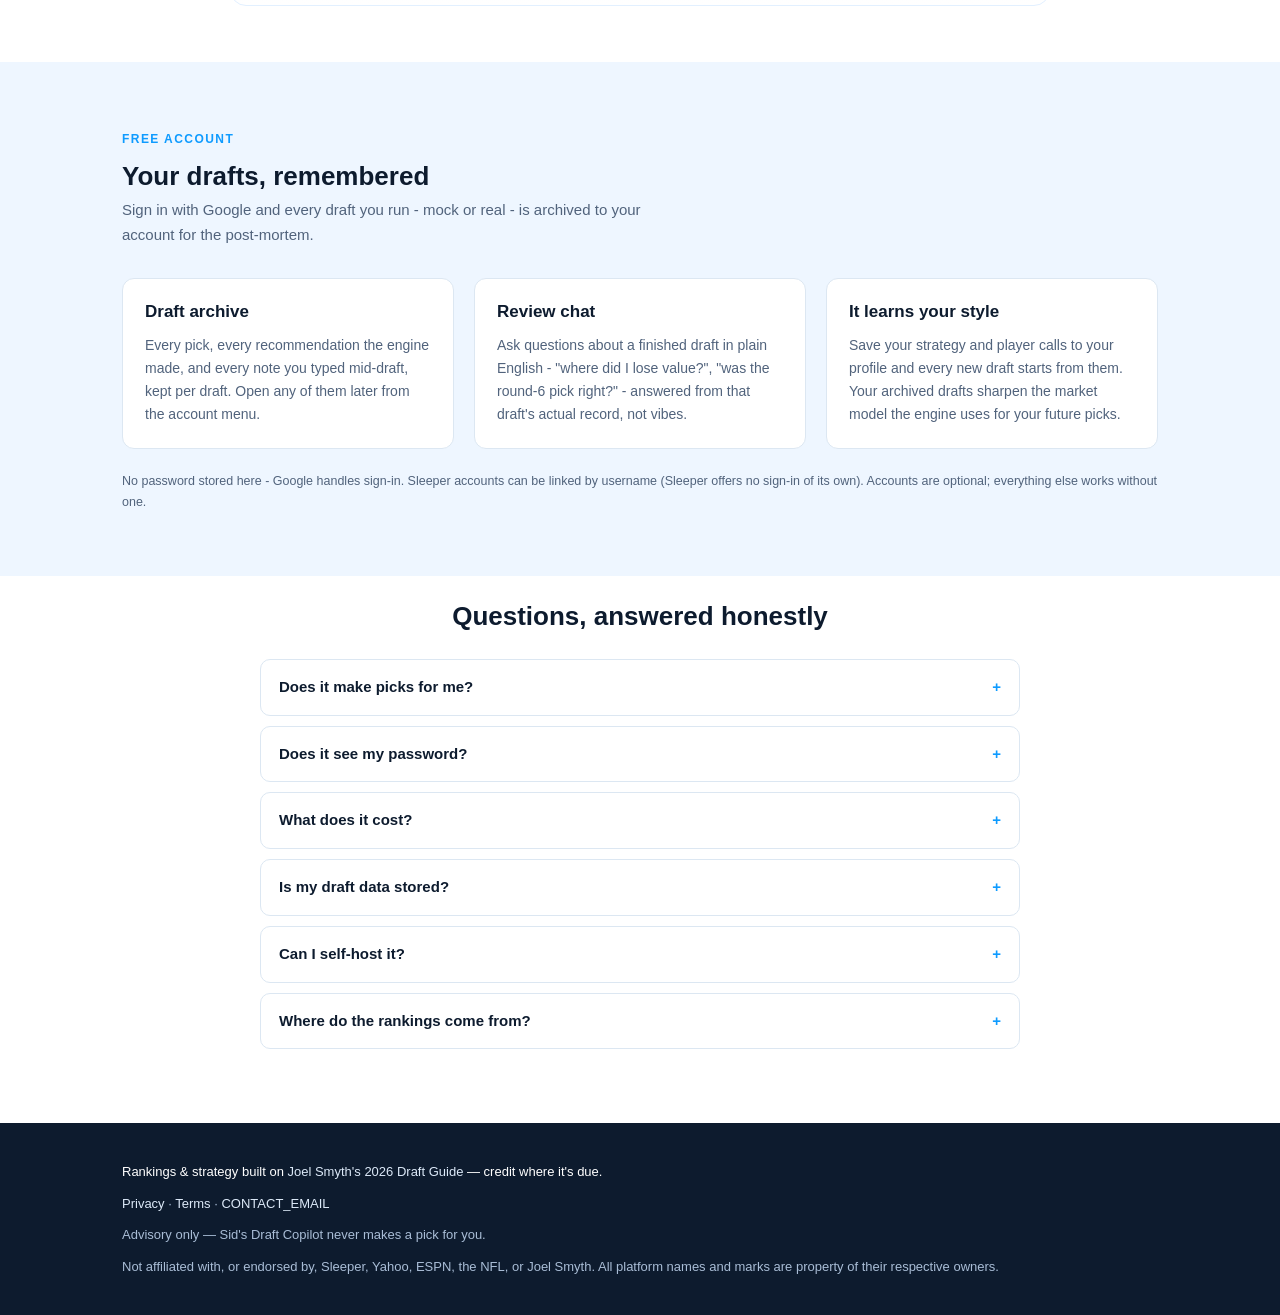
==== commit 8c854b74: "Accounts, draft archives, review chat, and platform expansion Durable storage first: a Fly volume mo" ====
--- a/site/index.html
+++ b/site/index.html
@@ -120,6 +120,10 @@
   .say.bot{align-self:flex-start;background:var(--white);border:1px solid var(--line);
            border-bottom-left-radius:4px;color:var(--ink)}
 
+  .alt-band{background:var(--tint);padding:64px 0}
+  .alt-band .band-sub{max-width:560px;color:var(--ink-dim);margin:6px 0 30px}
+  .alt-band .band-fine{margin-top:22px;font-size:12.5px;color:var(--ink-dim)}
+
   /* ------------------------------------------------------ see it live */
   #live{background:var(--tint);padding:64px 0}
   .live-grid{display:grid;grid-template-columns:minmax(0,1fr) 340px;gap:40px;align-items:center}
@@ -165,6 +169,7 @@
     #shot{margin-top:-120px}
   }
 </style>
+<script defer src="/_vercel/insights/script.js"></script>
 </head>
 <body>
 
@@ -215,7 +220,7 @@
     <div class="hosts">
       <div class="host sleeper"><span class="mark">SLEEPER</span><span class="pill live">Live</span></div>
       <div class="host yahoo"><span class="mark">YAHOO!</span><span class="pill beta">Beta</span></div>
-      <div class="host espn"><span class="mark">ESPN</span><span class="pill soon">Coming later</span></div>
+      <div class="host espn"><span class="mark">ESPN</span><span class="pill beta">Experimental</span></div>
       <div class="host nfl"><span class="mark">NFL FANTASY</span><span class="pill soon">Coming later</span></div>
     </div>
     <p class="host-note">Sleeper needs no login at all. Yahoo connects through Yahoo's own
@@ -314,6 +319,38 @@
          <a href="JOEL_LINK">Joel Smyth's 2026 Draft Guide</a>, and the engine shows its work
          on every pick. It recommends — the pick is always yours.</p>
     </div>
+  </div>
+</section>
+
+<section id="accounts" class="alt-band">
+  <div class="wrap">
+    <span class="kicker">Free account</span>
+    <h2>Your drafts, remembered</h2>
+    <p class="band-sub">Sign in with Google and every draft you run - mock or
+       real - is archived to your account for the post-mortem.</p>
+    <div class="cards">
+      <div class="card">
+        <h3>Draft archive</h3>
+        <p>Every pick, every recommendation the engine made, and every note
+           you typed mid-draft, kept per draft. Open any of them later from
+           the account menu.</p>
+      </div>
+      <div class="card">
+        <h3>Review chat</h3>
+        <p>Ask questions about a finished draft in plain English - "where did
+           I lose value?", "was the round-6 pick right?" - answered from that
+           draft's actual record, not vibes.</p>
+      </div>
+      <div class="card">
+        <h3>It learns your style</h3>
+        <p>Save your strategy and player calls to your profile and every new
+           draft starts from them. Your archived drafts sharpen the market
+           model the engine uses for your future picks.</p>
+      </div>
+    </div>
+    <p class="band-fine">No password stored here - Google handles sign-in.
+       Sleeper accounts can be linked by username (Sleeper offers no sign-in
+       of its own). Accounts are optional; everything else works without one.</p>
   </div>
 </section>
 
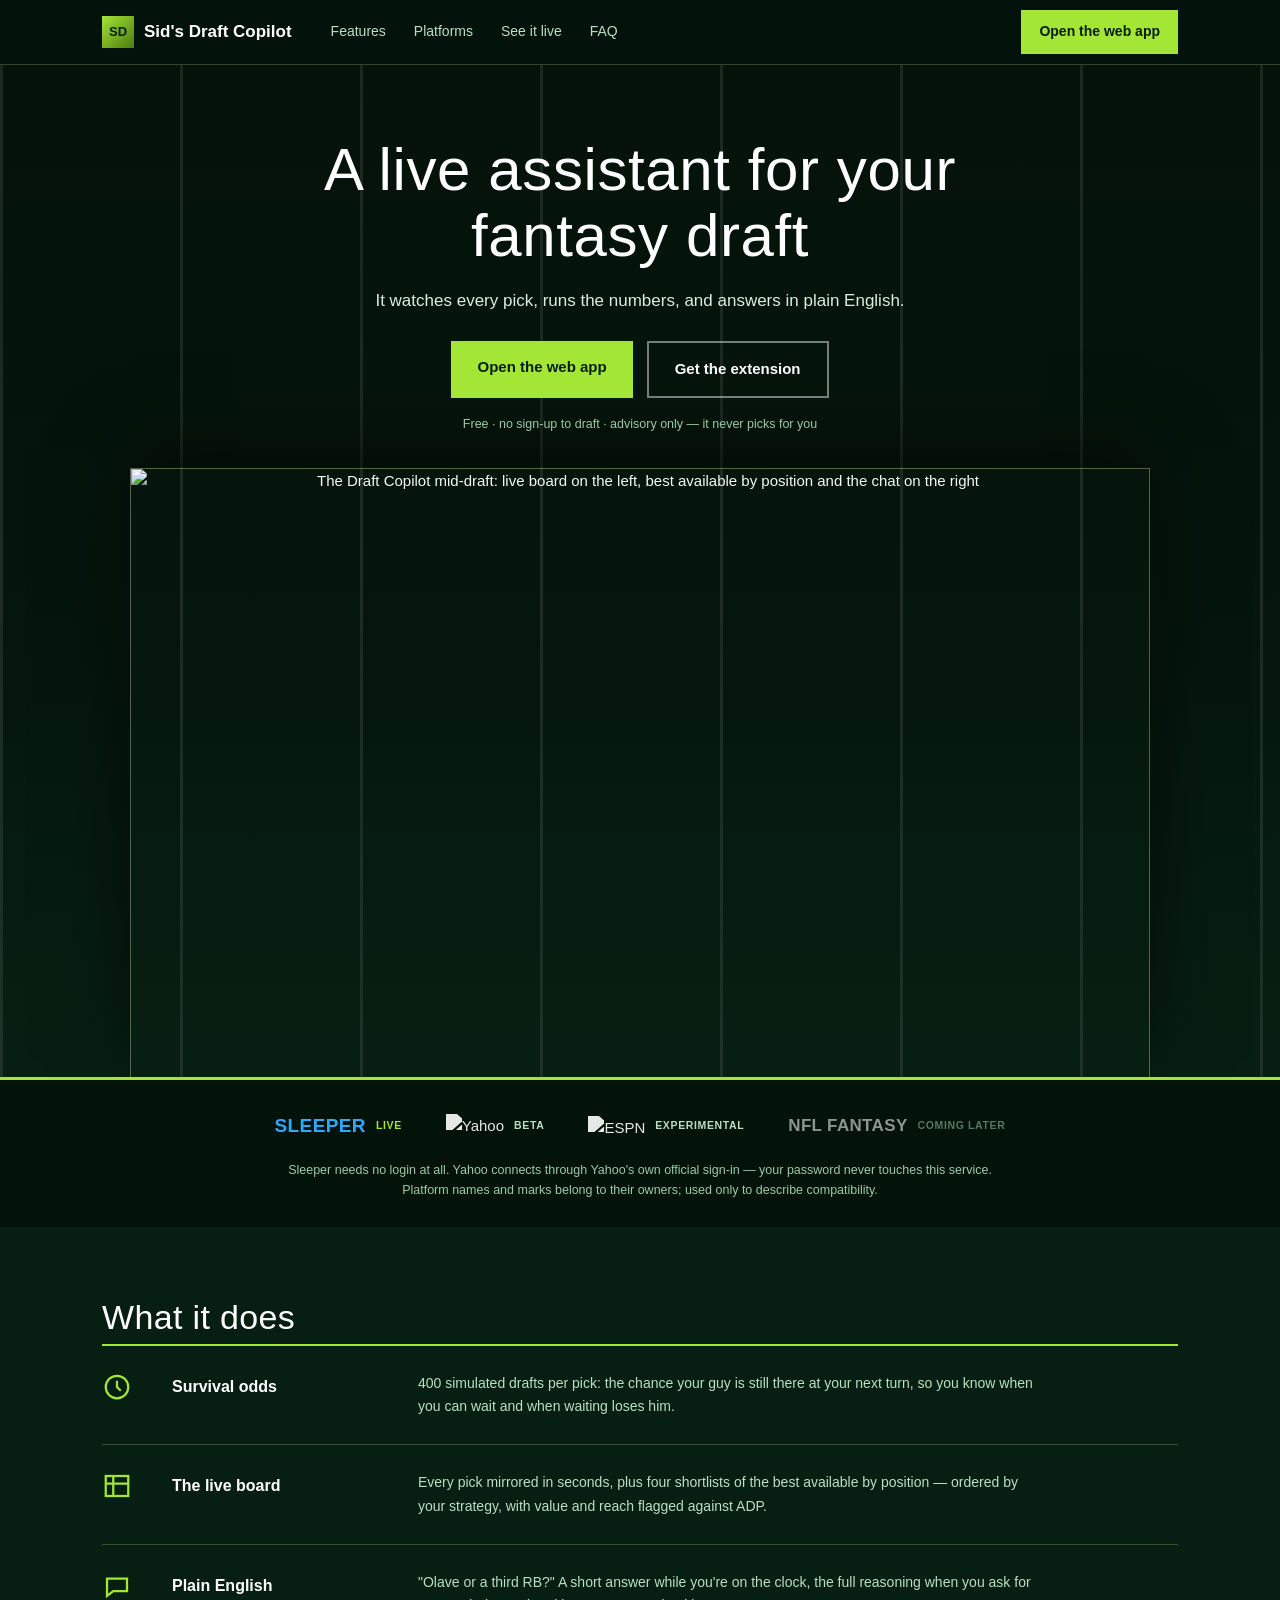
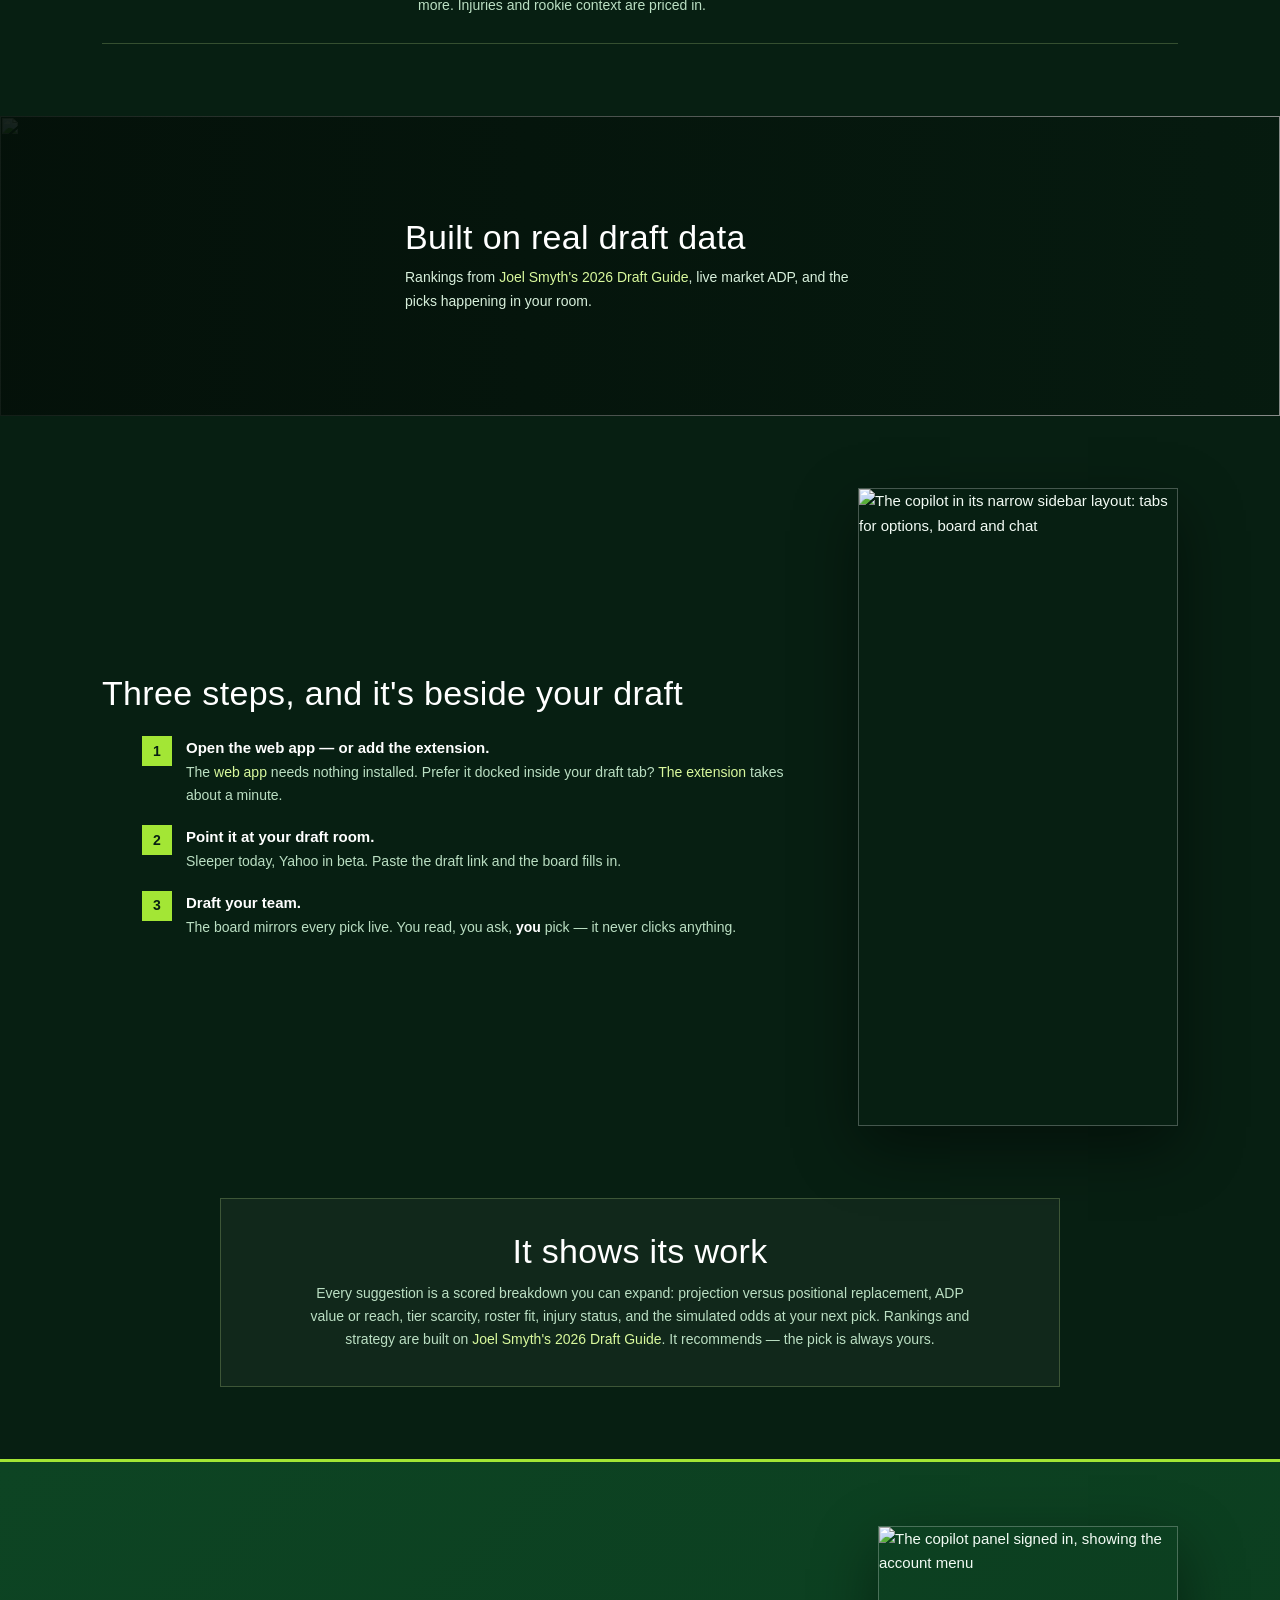
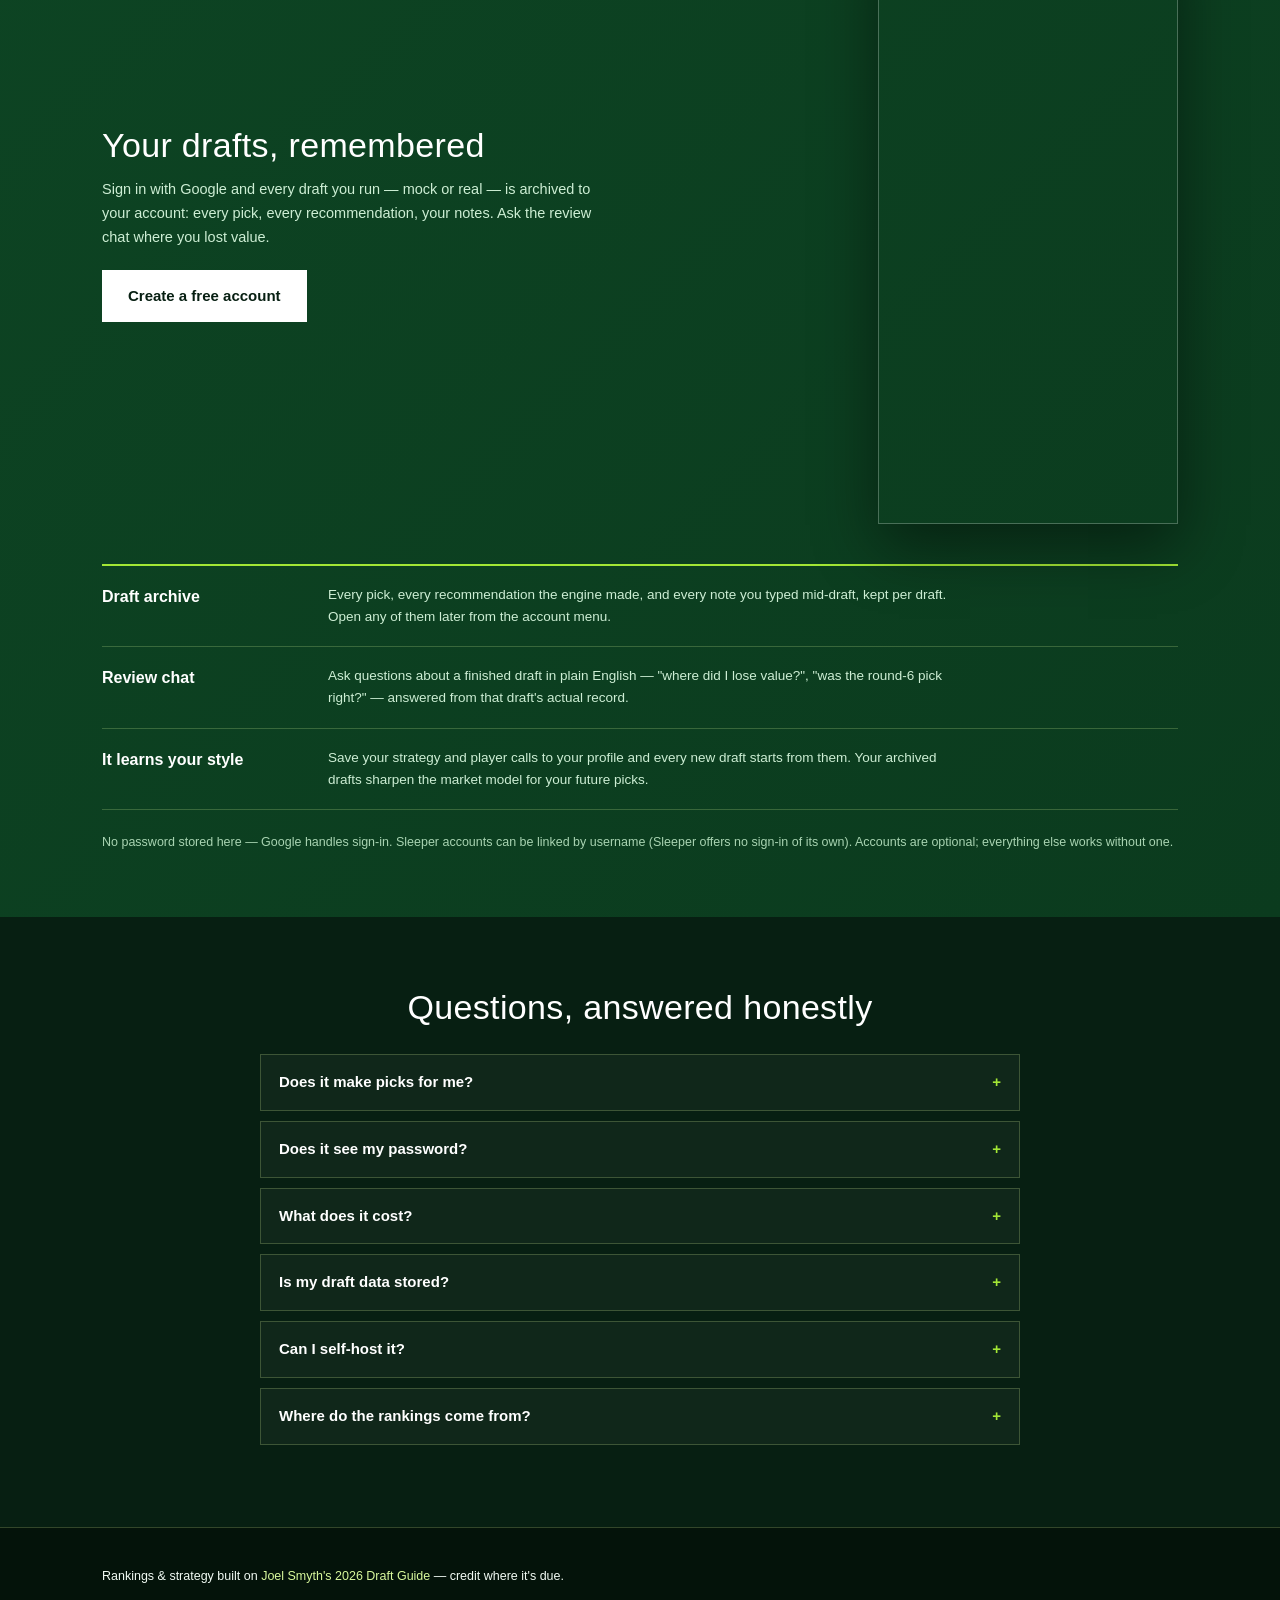
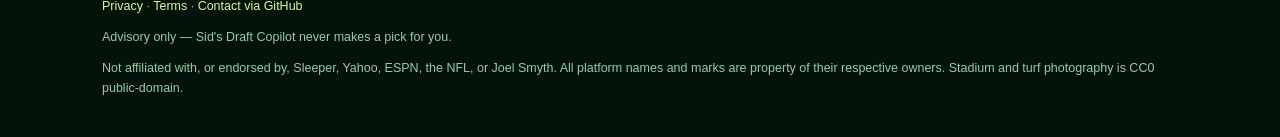
==== commit a6b1cf75: "Field design: turf landing, night-game panel, playbook install The approved field-turf redesign, shi" ====
--- a/site/index.html
+++ b/site/index.html
@@ -8,165 +8,156 @@
 <link rel="stylesheet" href="/assets/fonts/poppins.css">
 <style>
   :root{
-    --navy:#0d1b2e; --navy-2:#12233c; --ink:#16283f; --ink-dim:#51637c;
-    --blue:#0e9bff; --blue-deep:#0769de; --blue-ink:#0a5bb5;
-    --tint:#eef6ff; --tint-2:#e2f0ff; --line:#dce7f2; --white:#fff;
-    --qb:#d6336c; --wr:#1971c2; --rb:#0c8a5f; --te:#b25e00;
-    --good:#0c8a5f; --bad:#c2255c;
-    --radius:12px; --shadow:0 10px 34px rgba(13,27,46,.12);
+    --field:#071f12; --field-2:#04130a; --turf-line:rgba(217,249,157,.22);
+    --lime:#a3e635; --lime-deep:#4d7c0f; --chalk:#d9f99d;
+    --paper:#f2fbf4; --dim:#bbdfc3; --faint:#9ccaa6;
+    --sleeper:#2ea9ff;
     --sans:'Poppins',-apple-system,BlinkMacSystemFont,'Segoe UI',Arial,sans-serif;
+    --display:'Anton','Poppins',-apple-system,sans-serif;
   }
   *{box-sizing:border-box;margin:0}
   html{scroll-behavior:smooth;scroll-padding-top:74px}
-  body{font:15px/1.65 var(--sans);color:var(--ink);background:var(--white)}
-  img{max-width:100%;display:block}
-  a{color:var(--blue-ink);text-decoration:none}
-  .wrap{max-width:1080px;margin:0 auto;padding:0 22px}
-  h1,h2,h3{line-height:1.25;font-weight:600}
-  h2{font-size:26px;color:var(--navy)}
-  .kicker{display:inline-block;font-size:12px;font-weight:600;letter-spacing:.12em;
-          text-transform:uppercase;color:var(--blue);margin-bottom:10px}
-
-  /* ------------------------------------------------------------- nav */
-  #nav{position:sticky;top:0;z-index:50;background:rgba(255,255,255,.94);
-       backdrop-filter:blur(8px);border-bottom:1px solid var(--line)}
-  #nav .wrap{display:flex;align-items:center;gap:26px;height:62px}
-  .brand{display:flex;align-items:center;gap:9px;font-weight:700;font-size:17px;color:var(--navy)}
-  .brand .dot{width:26px;height:26px;border-radius:8px;flex:none;
-    background:linear-gradient(135deg,var(--blue),var(--blue-deep));
-    display:grid;place-items:center;color:#fff;font-size:13px;font-weight:700}
-  .tabs{display:flex;gap:2px;flex:1}
-  .tabs a{padding:8px 13px;border-radius:8px;font-weight:500;font-size:14px;color:var(--ink-dim)}
-  .tabs a:hover{background:var(--tint);color:var(--blue-ink)}
-  .btn{display:inline-block;padding:11px 22px;border-radius:10px;font-weight:600;
+  body{font:15px/1.65 var(--sans);color:var(--paper);background:var(--field)}
+  img{max-width:100%;height:auto;display:block}
+  a{color:var(--chalk);text-decoration:none}
+  a:hover{color:#fff}
+  .wrap{max-width:1120px;margin:0 auto;padding:0 22px}
+  h1,h2{font-family:var(--display);font-weight:400;line-height:1.1;color:#fff;letter-spacing:.01em}
+  h2{font-size:clamp(26px,3.4vw,34px)}
+  h3{font-size:16px;font-weight:700;color:#fff}
+
+  .btn{display:inline-block;padding:14px 26px;font-weight:700;
        font-size:15px;text-align:center;transition:transform .08s ease}
   .btn:active{transform:scale(.98)}
-  .btn-blue{background:var(--blue-deep);color:#fff}
-  .btn-blue:hover{background:var(--blue-ink)}
-  .btn-ghost{border:1.5px solid rgba(255,255,255,.55);color:#fff}
-  .btn-ghost:hover{background:rgba(255,255,255,.1)}
-  .btn-small{padding:9px 16px;font-size:14px}
+  .btn-lime{background:var(--lime);color:var(--field)}
+  .btn-lime:hover{background:var(--chalk);color:var(--field)}
+  .btn-ghost{border:2px solid rgba(255,255,255,.45);color:#fff;font-weight:600}
+  .btn-ghost:hover{border-color:#fff;color:#fff}
+  .btn-small{padding:10px 18px;font-size:14px}
+
+  /* ------------------------------------------------------------- nav */
+  #nav{position:sticky;top:0;z-index:50;background:rgba(4,18,10,.92);
+       backdrop-filter:blur(8px);border-bottom:1px solid var(--turf-line)}
+  #nav .wrap{display:flex;align-items:center;gap:26px;height:64px}
+  .brand{display:flex;align-items:center;gap:10px;font-weight:700;font-size:17px;color:#fff}
+  .brand .dot{width:32px;height:32px;flex:none;
+    background:linear-gradient(135deg,var(--lime),var(--lime-deep));
+    display:grid;place-items:center;color:var(--field);font-size:13px;font-weight:700}
+  .tabs{display:flex;gap:2px;flex:1}
+  .tabs a{padding:8px 13px;font-weight:500;font-size:14px;color:var(--dim)}
+  .tabs a:hover{background:rgba(217,249,157,.12);color:#fff}
 
   /* ------------------------------------------------------------ hero */
-  #hero{background:linear-gradient(160deg,var(--navy) 0%,var(--navy-2) 58%,#0b3560 130%);
-        color:#fff;padding:64px 0 210px;text-align:center}
-  #hero .kicker{color:var(--blue)}
-  #hero h1{font-size:clamp(30px,5vw,44px);font-weight:700;max-width:760px;margin:0 auto 16px}
-  #hero h1 em{font-style:normal;color:var(--blue)}
-  #hero p.sub{max-width:620px;margin:0 auto 28px;color:#c3d3e6;font-size:17px}
+  #hero{position:relative;overflow:hidden;padding:72px 0 0;text-align:center;
+        background:url('/assets/turf.jpg') center/cover no-repeat var(--field)}
+  #hero::before{content:"";position:absolute;inset:0;background:
+    repeating-linear-gradient(90deg,rgba(255,255,255,.09) 0 3px,transparent 3px 180px),
+    linear-gradient(180deg,rgba(4,16,9,.84),rgba(4,16,9,.62) 55%,var(--field) 97%)}
+  #hero .wrap{position:relative}
+  #hero h1{font-size:clamp(38px,6vw,60px);max-width:820px;margin:0 auto 18px}
+  #hero p.sub{max-width:560px;margin:0 auto 26px;color:#d8f0dc;font-size:17px}
   .cta-row{display:flex;gap:14px;justify-content:center;flex-wrap:wrap}
-  .fine{margin-top:16px;font-size:12.5px;color:#8fa6c2}
-
-  /* elevated screenshot card, overlapping the hero edge */
-  #shot{margin-top:-170px;padding-bottom:8px}
-  .shot-card{background:var(--white);border:1px solid var(--line);border-radius:16px;
-             box-shadow:var(--shadow);padding:10px;max-width:980px;margin:0 auto}
-  .shot-card img{border-radius:10px;width:100%}
-  .shot-cap{text-align:center;font-size:13px;color:var(--ink-dim);padding:12px 8px 6px}
-
-  /* ------------------------------------------------------- platforms */
-  #platforms{padding:54px 0 10px;text-align:center}
-  .hosts{display:flex;gap:14px;justify-content:center;flex-wrap:wrap;margin-top:24px}
-  .host{display:flex;flex-direction:column;align-items:center;gap:8px;
-        border:1px solid var(--line);border-radius:var(--radius);
-        padding:20px 26px;min-width:168px;background:var(--white)}
-  .host .mark{font-weight:700;font-size:19px;letter-spacing:.02em}
-  .host.sleeper .mark{color:#0e9bff}
-  .host.yahoo .mark{color:#5f01d1}
-  .host.espn .mark{color:#c8102e}
-  .host.nfl .mark{color:#013369}
-  .pill{font-size:11.5px;font-weight:600;padding:3px 11px;border-radius:99px}
-  .pill.live{background:#e5f6ee;color:var(--good)}
-  .pill.beta{background:var(--tint-2);color:var(--blue-ink)}
-  .pill.soon{background:#f1f4f8;color:var(--ink-dim)}
-  .host-note{font-size:12.5px;color:var(--ink-dim);margin-top:14px}
-
-  /* -------------------------------------------------------- features */
-  #features{padding:64px 0}
-  #features .head{text-align:center;max-width:640px;margin:0 auto 40px}
-  .cards{display:grid;grid-template-columns:repeat(3,minmax(0,1fr));gap:20px}
-  .card{border:1px solid var(--line);border-radius:var(--radius);background:var(--white);
-        padding:22px;display:flex;flex-direction:column;gap:12px}
-  .card h3{font-size:17px;color:var(--navy)}
-  .card p{font-size:14px;color:var(--ink-dim)}
-  .viz{background:var(--tint);border:1px solid var(--tint-2);border-radius:10px;
-       padding:14px;font-size:12.5px}
-
-  /* mini-viz: survival meter (single measure -> stat + bar) */
-  .meter .who{display:flex;justify-content:space-between;font-weight:600;color:var(--ink)}
-  .meter .num{font-size:22px;font-weight:700;color:var(--blue-ink)}
-  .meter .bar{height:14px;border-radius:4px;background:var(--tint-2);
-              margin:8px 0 4px;position:relative;overflow:hidden}
-  .meter .fill{position:absolute;inset:0 auto 0 0;width:36%;border-radius:4px 0 0 4px;
-               background:var(--blue-deep)}
-  .meter .cap{color:var(--ink-dim)}
-
-  /* mini-viz: position chips (identity -> labeled hue chips, 2px gaps) */
-  .board{display:grid;grid-template-columns:repeat(4,1fr);gap:2px}
-  .chip{color:#fff;font-weight:600;text-align:center;border-radius:4px;padding:7px 2px}
-  .chip small{display:block;font-weight:500;font-size:10.5px;opacity:.92}
-  .chip.qb{background:var(--qb)} .chip.wr{background:var(--wr)}
-  .chip.rb{background:var(--rb)} .chip.te{background:var(--te)}
-  .board-cap{color:var(--ink-dim);margin-top:8px}
-  .tagline{display:flex;gap:6px;margin-top:8px;flex-wrap:wrap}
-  .vtag{border-radius:99px;padding:2px 9px;font-weight:600;font-size:11px}
-  .vtag.value{background:#e5f6ee;color:var(--good)}
-  .vtag.reach{background:#fbe7ee;color:var(--bad)}
-
-  /* mini-viz: chat exchange */
-  .talk{display:flex;flex-direction:column;gap:7px}
-  .say{max-width:92%;padding:8px 12px;border-radius:12px;line-height:1.5}
-  .say.you{align-self:flex-end;background:var(--blue-deep);color:#fff;border-bottom-right-radius:4px}
-  .say.bot{align-self:flex-start;background:var(--white);border:1px solid var(--line);
-           border-bottom-left-radius:4px;color:var(--ink)}
-
-  .alt-band{background:var(--tint);padding:64px 0}
-  .alt-band .band-sub{max-width:560px;color:var(--ink-dim);margin:6px 0 30px}
-  .alt-band .band-fine{margin-top:22px;font-size:12.5px;color:var(--ink-dim)}
+  .fine{margin-top:16px;font-size:12.5px;color:var(--faint)}
+  .shot-card{margin:34px auto 0;max-width:1020px;border:1px solid rgba(217,249,157,.35);
+             border-bottom:0;overflow:hidden;
+             box-shadow:0 -18px 70px rgba(0,0,0,.55)}
+  .shot-cap{position:absolute;left:-9999px}
+
+  /* -------------------------------------------------------- platforms */
+  #platforms{background:var(--field-2);border-top:3px solid var(--lime);padding:30px 0 26px;
+             text-align:center}
+  .hosts{display:flex;gap:16px 44px;justify-content:center;align-items:center;flex-wrap:wrap}
+  .host{display:flex;align-items:center;gap:10px}
+  .host .mark{font-weight:700;font-size:19px;letter-spacing:.02em;color:#fff}
+  .host.sleeper .mark{color:var(--sleeper)}
+  .host img{height:24px;width:auto;filter:brightness(0) invert(1);opacity:.9}
+  .host.espn img{height:19px}
+  .host.nfl{opacity:.55}
+  .host.nfl .mark{font-size:17px}
+  .pill{font-size:10.5px;font-weight:700;letter-spacing:.06em}
+  .pill.live{color:var(--lime)}
+  .pill.beta{color:var(--dim)}
+  .pill.soon{color:var(--faint);font-weight:600}
+  .host-note{font-size:12.5px;color:var(--faint);margin-top:18px;max-width:720px;
+             margin-left:auto;margin-right:auto}
+
+  /* ---------------------- features: ruled rows, like lines on a field */
+  #features{padding:72px 0}
+  #features h2{margin-bottom:8px}
+  .feat{display:grid;grid-template-columns:44px 220px minmax(0,1fr);gap:26px;
+        align-items:start;padding:26px 0;border-bottom:1px solid var(--turf-line)}
+  .feat:first-of-type{border-top:2px solid var(--lime)}
+  .feat h3{padding-top:2px}
+  .feat p{font-size:14px;color:var(--dim);max-width:620px}
+  .feat svg{flex:none}
+
+  /* ----------------------------------------------------- stadium band */
+  #data{position:relative;min-height:300px;overflow:hidden;display:flex;align-items:center}
+  #data img.bg{position:absolute;inset:0;width:100%;height:100%;object-fit:cover}
+  #data::after{content:"";position:absolute;inset:0;
+               background:linear-gradient(90deg,rgba(4,16,9,.92),rgba(4,16,9,.3))}
+  #data .wrap{position:relative;z-index:1;padding-top:56px;padding-bottom:56px}
+  #data p{max-width:470px;color:#d8f0dc;font-size:14px;margin-top:10px}
 
   /* ------------------------------------------------------ see it live */
-  #live{background:var(--tint);padding:64px 0}
-  .live-grid{display:grid;grid-template-columns:minmax(0,1fr) 340px;gap:40px;align-items:center}
-  .steps{list-style:none;display:flex;flex-direction:column;gap:18px;margin-top:22px}
+  #live{padding:72px 0;background:var(--field)}
+  .live-grid{display:grid;grid-template-columns:minmax(0,1fr) 320px;gap:48px;align-items:center}
+  .steps{list-style:none;display:flex;flex-direction:column;gap:18px;margin-top:24px}
   .steps li{display:flex;gap:14px}
-  .steps .n{flex:none;width:30px;height:30px;border-radius:99px;background:var(--blue-deep);
-            color:#fff;font-weight:700;display:grid;place-items:center;font-size:14px}
-  .steps b{color:var(--navy)}
-  .steps p{font-size:14px;color:var(--ink-dim)}
-  .side-card{background:var(--white);border:1px solid var(--line);border-radius:16px;
-             box-shadow:var(--shadow);padding:8px}
-  .side-card img{border-radius:10px}
+  .steps .n{flex:none;width:30px;height:30px;background:var(--lime);
+            color:var(--field);font-weight:700;display:grid;place-items:center;font-size:14px}
+  .steps b{color:#fff}
+  .steps p{font-size:14px;color:var(--dim)}
+  .side-card{border:1px solid rgba(255,255,255,.25);overflow:hidden;
+             box-shadow:0 22px 60px rgba(0,0,0,.45)}
 
   /* --------------------------------------------------------- honesty */
-  #honest{padding:56px 0}
-  .honest-box{border:1.5px solid var(--tint-2);background:linear-gradient(180deg,var(--tint) 0,#fff 100%);
-              border-radius:16px;padding:34px;text-align:center;max-width:820px;margin:0 auto}
-  .honest-box p{max-width:640px;margin:10px auto 0;color:var(--ink-dim)}
+  #honest{padding:0 0 72px}
+  .honest-box{border:1.5px solid var(--turf-line);background:rgba(255,255,255,.04);
+              padding:34px;text-align:center;max-width:840px;margin:0 auto}
+  .honest-box p{max-width:660px;margin:12px auto 0;color:var(--dim);font-size:14px}
+
+  /* --------------------------------------------------------- accounts */
+  #accounts{background:linear-gradient(135deg,#0d4423,#0b3b1e);border-top:3px solid var(--lime);
+            padding:64px 0}
+  .acct-grid{display:grid;grid-template-columns:minmax(0,1fr) 300px;gap:56px;align-items:center}
+  .acct-grid p.lead{max-width:520px;color:#cdeed4;font-size:14.5px;margin:14px 0 20px}
+  .btn-white{background:#fff;color:var(--field)}
+  .btn-white:hover{background:var(--chalk)}
+  .phone{border:1px solid rgba(255,255,255,.25);overflow:hidden;
+         box-shadow:0 22px 60px rgba(0,0,0,.45)}
+  .acct-list{margin-top:40px}
+  .acct-row{display:grid;grid-template-columns:200px minmax(0,1fr);gap:26px;
+            padding:18px 0;border-bottom:1px solid rgba(217,249,157,.22)}
+  .acct-row:first-child{border-top:2px solid var(--lime)}
+  .acct-row p{font-size:13.5px;color:#cdeed4;max-width:640px}
+  .band-fine{margin-top:22px;font-size:12.5px;color:#a9d4b2}
 
   /* -------------------------------------------------------------- faq */
-  #faq{padding:24px 0 64px}
-  #faq h2{text-align:center;margin-bottom:26px}
-  details{border:1px solid var(--line);border-radius:10px;margin:0 auto 10px;max-width:760px;
-          background:var(--white)}
-  summary{cursor:pointer;padding:15px 18px;font-weight:600;color:var(--navy);list-style:none;
+  #faq{padding:72px 0}
+  #faq h2{text-align:center;margin-bottom:28px}
+  details{border:1px solid var(--turf-line);margin:0 auto 10px;
+          max-width:760px;background:rgba(255,255,255,.035)}
+  summary{cursor:pointer;padding:15px 18px;font-weight:600;color:#fff;list-style:none;
           display:flex;justify-content:space-between;gap:10px}
-  summary::after{content:"+";color:var(--blue);font-weight:700}
+  summary::after{content:"+";color:var(--lime);font-weight:700}
   details[open] summary::after{content:"–"}
-  details div{padding:0 18px 15px;color:var(--ink-dim);font-size:14px}
+  details div{padding:0 18px 15px;color:var(--dim);font-size:14px}
 
   /* ------------------------------------------------------------ footer */
-  footer{background:var(--navy);color:#a9bdd6;padding:38px 0;font-size:13px}
+  footer{background:var(--field-2);color:var(--faint);padding:38px 0;font-size:12.5px;
+         border-top:1px solid var(--turf-line)}
   footer .wrap{display:flex;flex-direction:column;gap:10px}
-  footer a{color:#dce9f8}
-  footer .credit{color:#fff}
+  footer .credit{color:var(--paper)}
 
   @media (max-width:880px){
     .tabs{display:none}
-    .cards{grid-template-columns:1fr}
-    .live-grid{grid-template-columns:1fr}
-    .side-card{max-width:340px;margin:0 auto}
-    #hero{padding-bottom:150px}
-    #shot{margin-top:-120px}
+    .feat{grid-template-columns:44px minmax(0,1fr)}
+    .feat p{grid-column:2}
+    .acct-row{grid-template-columns:1fr;gap:6px}
+    .live-grid,.acct-grid{grid-template-columns:1fr}
+    .side-card,.phone{max-width:320px;margin:0 auto}
+    #hero{padding-top:56px}
   }
 </style>
 <script defer src="/_vercel/insights/script.js"></script>
@@ -182,46 +173,34 @@
       <a href="#live">See it live</a>
       <a href="#faq">FAQ</a>
     </div>
-    <a class="btn btn-blue btn-small" href="/install">Get the extension</a>
+    <a class="btn btn-lime btn-small" href="/app">Open the web app</a>
   </div>
 </nav>
 
 <header id="hero">
   <div class="wrap">
-    <span class="kicker">Sid's Draft Copilot</span>
-    <h1>Draft with a <em>copilot</em> that does the math while you're on the clock</h1>
-    <p class="sub">A live assistant that docks beside your draft room: real-time board,
-       best available by position, the odds a player survives to your next pick, and a
-       chat you can ask in plain English.</p>
+    <h1>A live assistant for your fantasy draft</h1>
+    <p class="sub">It watches every pick, runs the numbers, and answers in plain English.</p>
     <div class="cta-row">
-      <a class="btn btn-blue" href="/install">Get the extension — free</a>
-      <a class="btn btn-ghost" href="/app">Open the web app</a>
-    </div>
-    <p class="fine">Advisory only — it never auto-drafts for you.</p>
+      <a class="btn btn-lime" href="/app">Open the web app</a>
+      <a class="btn btn-ghost" href="/install">Get the extension</a>
+    </div>
+    <p class="fine">Free &middot; no sign-up to draft &middot; advisory only — it never picks for you</p>
+    <figure class="shot-card">
+      <img src="/assets/cockpit.jpg" width="1400" height="836"
+           alt="The Draft Copilot mid-draft: live board on the left, best available by position and the chat on the right">
+      <figcaption class="shot-cap">The copilot during a live Sleeper mock draft.</figcaption>
+    </figure>
   </div>
 </header>
 
-<section id="shot">
-  <div class="wrap">
-    <figure class="shot-card">
-      <img src="assets/draft-photo.jpg"
-           onerror="this.onerror=null;this.src='assets/panel-full.png'"
-           alt="The Draft Copilot panel during a live draft: board on the left, best-by-position and chat on the right">
-      <figcaption class="shot-cap">Mid-draft: the copilot docked beside a live Sleeper mock —
-        board mirrored, options ranked, chat one keystroke away.</figcaption>
-    </figure>
-  </div>
-</section>
-
 <section id="platforms">
   <div class="wrap">
-    <span class="kicker">Syncs with your draft</span>
-    <h2>Works where you draft</h2>
     <div class="hosts">
-      <div class="host sleeper"><span class="mark">SLEEPER</span><span class="pill live">Live</span></div>
-      <div class="host yahoo"><span class="mark">YAHOO!</span><span class="pill beta">Beta</span></div>
-      <div class="host espn"><span class="mark">ESPN</span><span class="pill beta">Experimental</span></div>
-      <div class="host nfl"><span class="mark">NFL FANTASY</span><span class="pill soon">Coming later</span></div>
+      <div class="host sleeper"><span class="mark">SLEEPER</span><span class="pill live">LIVE</span></div>
+      <div class="host yahoo"><img src="/assets/yahoo.png" alt="Yahoo"><span class="pill beta">BETA</span></div>
+      <div class="host espn"><img src="/assets/espn.png" alt="ESPN"><span class="pill beta">EXPERIMENTAL</span></div>
+      <div class="host nfl"><span class="mark">NFL FANTASY</span><span class="pill soon">COMING LATER</span></div>
     </div>
     <p class="host-note">Sleeper needs no login at all. Yahoo connects through Yahoo's own
       official sign-in — your password never touches this service. Platform names and marks
@@ -231,78 +210,54 @@
 
 <section id="features">
   <div class="wrap">
-    <div class="head">
-      <span class="kicker">What it does</span>
-      <h2>Numbers you'd want, at the moment you need them</h2>
-    </div>
-    <div class="cards">
-
-      <div class="card">
-        <div class="viz meter" role="img"
-             aria-label="Example: Tucker Kraft has a 36 percent chance of lasting to your next pick">
-          <div class="who"><span>Tucker Kraft · TE</span><span class="num">36%</span></div>
-          <div class="bar"><span class="fill"></span></div>
-          <div class="cap">chance he lasts to your pick at 68 — from 400 simulated drafts</div>
-        </div>
-        <h3>Will he last?</h3>
-        <p>Every candidate carries a survival probability from Monte Carlo simulations of
-           the rival picks between now and your next turn — so you know when you can wait
-           and when waiting loses him.</p>
-      </div>
-
-      <div class="card">
-        <div class="viz">
-          <div class="board" role="img" aria-label="Best available by position: quarterback, running back, wide receiver, tight end">
-            <span class="chip qb">QB<small>Allen</small></span>
-            <span class="chip rb">RB<small>Gibbs</small></span>
-            <span class="chip wr">WR<small>Nacua</small></span>
-            <span class="chip te">TE<small>McBride</small></span>
-          </div>
-          <div class="tagline">
-            <span class="vtag value">value +9</span>
-            <span class="vtag reach">reach 13</span>
-          </div>
-          <div class="board-cap">ranked by your strategy — not raw ADP</div>
-        </div>
-        <h3>Best by position</h3>
-        <p>Four live shortlists ordered by the strategy you chose — RB-heavy, zero-RB,
-           best-player-available and more — with value and reach flagged against market ADP.</p>
-      </div>
-
-      <div class="card">
-        <div class="viz talk" role="img" aria-label="Example chat: user asks whether to take a receiver or running back; the copilot answers with a verdict">
-          <span class="say you">rb or wr here?</span>
-          <span class="say bot">Take Flowers — you already have your three RBs, and he's
-            only 1% to last to pick 68.</span>
-        </div>
-        <h3>Ask in plain English</h3>
-        <p>“Will Kraft last?” “Why not Nabers?” “Walk me through the next three rounds.”
-           Short verdict first; say “more” for the full reasoning. Injuries and rookie
-           context are already priced in.</p>
-      </div>
-
-    </div>
+    <h2>What it does</h2>
+    <div class="feat">
+      <svg width="30" height="30" viewBox="0 0 24 24" fill="none" stroke="#a3e635" stroke-width="1.8" aria-hidden="true"><circle cx="12" cy="12" r="9"></circle><path d="M12 7v5l3 3"></path></svg>
+      <h3>Survival odds</h3>
+      <p>400 simulated drafts per pick: the chance your guy is still there at your next
+         turn, so you know when you can wait and when waiting loses him.</p>
+    </div>
+    <div class="feat">
+      <svg width="30" height="30" viewBox="0 0 24 24" fill="none" stroke="#a3e635" stroke-width="1.8" aria-hidden="true"><rect x="3" y="4" width="18" height="16"></rect><path d="M3 10h18M9 4v16"></path></svg>
+      <h3>The live board</h3>
+      <p>Every pick mirrored in seconds, plus four shortlists of the best available by
+         position — ordered by your strategy, with value and reach flagged against ADP.</p>
+    </div>
+    <div class="feat">
+      <svg width="30" height="30" viewBox="0 0 24 24" fill="none" stroke="#a3e635" stroke-width="1.8" aria-hidden="true"><path d="M4 6h16v10H9l-5 4z"></path></svg>
+      <h3>Plain English</h3>
+      <p>"Olave or a third RB?" A short answer while you're on the clock, the full
+         reasoning when you ask for more. Injuries and rookie context are priced in.</p>
+    </div>
+  </div>
+</section>
+
+<section id="data">
+  <img class="bg" src="/assets/stadium.jpg" alt="" loading="lazy" width="1280" height="853">
+  <div class="wrap">
+    <h2>Built on real draft data</h2>
+    <p>Rankings from <a href="https://x.com/fantasysmyth">Joel Smyth's 2026 Draft Guide</a>,
+       live market ADP, and the picks happening in your room.</p>
   </div>
 </section>
 
 <section id="live">
   <div class="wrap live-grid">
     <div>
-      <span class="kicker">See it in action</span>
       <h2>Three steps, and it's beside your draft</h2>
       <ol class="steps">
-        <li><span class="n">1</span><div><b>Add the extension.</b>
-          <p><a href="/install">Download and load it</a> in about a minute — a one-click Chrome Web Store install is coming. It stores nothing but your settings.</p></div></li>
-        <li><span class="n">2</span><div><b>Open your draft room.</b>
-          <p>Sleeper today, Yahoo in beta. The copilot docks itself on the right — resizable,
-             collapsible, out of the way.</p></div></li>
+        <li><span class="n">1</span><div><b>Open the web app — or add the extension.</b>
+          <p>The <a href="/app">web app</a> needs nothing installed. Prefer it docked inside
+             your draft tab? <a href="/install">The extension</a> takes about a minute.</p></div></li>
+        <li><span class="n">2</span><div><b>Point it at your draft room.</b>
+          <p>Sleeper today, Yahoo in beta. Paste the draft link and the board fills in.</p></div></li>
         <li><span class="n">3</span><div><b>Draft your team.</b>
           <p>The board mirrors every pick live. You read, you ask, <b>you</b> pick — it never
              clicks anything.</p></div></li>
       </ol>
     </div>
     <figure class="side-card">
-      <img src="assets/panel-sidebar.png"
+      <img src="/assets/mobile.jpg" loading="lazy" width="360" height="720"
            alt="The copilot in its narrow sidebar layout: tabs for options, board and chat">
     </figure>
   </div>
@@ -311,46 +266,51 @@
 <section id="honest">
   <div class="wrap">
     <div class="honest-box">
-      <span class="kicker">How it advises</span>
-      <h2>An engine with receipts, not vibes</h2>
+      <h2>It shows its work</h2>
       <p>Every suggestion is a scored breakdown you can expand: projection versus positional
          replacement, ADP value or reach, tier scarcity, roster fit, injury status, and the
          simulated odds at your next pick. Rankings and strategy are built on
-         <a href="JOEL_LINK">Joel Smyth's 2026 Draft Guide</a>, and the engine shows its work
-         on every pick. It recommends — the pick is always yours.</p>
-    </div>
-  </div>
-</section>
-
-<section id="accounts" class="alt-band">
-  <div class="wrap">
-    <span class="kicker">Free account</span>
-    <h2>Your drafts, remembered</h2>
-    <p class="band-sub">Sign in with Google and every draft you run - mock or
-       real - is archived to your account for the post-mortem.</p>
-    <div class="cards">
-      <div class="card">
+         <a href="https://x.com/fantasysmyth">Joel Smyth's 2026 Draft Guide</a>.
+         It recommends — the pick is always yours.</p>
+    </div>
+  </div>
+</section>
+
+<section id="accounts">
+  <div class="wrap">
+    <div class="acct-grid">
+      <div>
+        <h2>Your drafts, remembered</h2>
+        <p class="lead">Sign in with Google and every draft you run — mock or real — is
+           archived to your account: every pick, every recommendation, your notes.
+           Ask the review chat where you lost value.</p>
+        <a class="btn btn-white" href="/app">Create a free account</a>
+      </div>
+      <figure class="phone">
+        <img src="/assets/mobile.jpg" loading="lazy" width="360" height="720"
+             alt="The copilot panel signed in, showing the account menu">
+      </figure>
+    </div>
+    <div class="acct-list">
+      <div class="acct-row">
         <h3>Draft archive</h3>
-        <p>Every pick, every recommendation the engine made, and every note
-           you typed mid-draft, kept per draft. Open any of them later from
-           the account menu.</p>
+        <p>Every pick, every recommendation the engine made, and every note you typed
+           mid-draft, kept per draft. Open any of them later from the account menu.</p>
       </div>
-      <div class="card">
+      <div class="acct-row">
         <h3>Review chat</h3>
-        <p>Ask questions about a finished draft in plain English - "where did
-           I lose value?", "was the round-6 pick right?" - answered from that
-           draft's actual record, not vibes.</p>
+        <p>Ask questions about a finished draft in plain English — "where did I lose
+           value?", "was the round-6 pick right?" — answered from that draft's actual record.</p>
       </div>
-      <div class="card">
+      <div class="acct-row">
         <h3>It learns your style</h3>
-        <p>Save your strategy and player calls to your profile and every new
-           draft starts from them. Your archived drafts sharpen the market
-           model the engine uses for your future picks.</p>
+        <p>Save your strategy and player calls to your profile and every new draft starts
+           from them. Your archived drafts sharpen the market model for your future picks.</p>
       </div>
     </div>
-    <p class="band-fine">No password stored here - Google handles sign-in.
-       Sleeper accounts can be linked by username (Sleeper offers no sign-in
-       of its own). Accounts are optional; everything else works without one.</p>
+    <p class="band-fine">No password stored here — Google handles sign-in. Sleeper accounts
+       can be linked by username (Sleeper offers no sign-in of its own). Accounts are
+       optional; everything else works without one.</p>
   </div>
 </section>
 
@@ -363,16 +323,18 @@
     <details><summary>Does it see my password?</summary>
       <div>Never. Sleeper drafts are read through Sleeper's public API — no login involved.
       Yahoo uses Yahoo's own official OAuth sign-in page; this service receives a read-only
-      token you can revoke in your Yahoo settings at any time.</div></details>
+      token you can revoke in your Yahoo settings at any time. Google sign-in works the same
+      way — Google verifies you and this service never sees a password.</div></details>
     <details><summary>What does it cost?</summary>
       <div>It's free. If hosting costs ever change that, the change will be announced here
       first — no surprise paywalls mid-season.</div></details>
     <details><summary>Is my draft data stored?</summary>
-      <div>Your session — the draft you connect and your chat — is anonymous and expires
-      automatically after inactivity. No accounts, no emails collected. Details in the
+      <div>Without an account, your session — the draft you connect and your chat — is
+      anonymous and expires automatically after inactivity. With an account, your drafts are
+      archived under it until you delete them. Details in the
       <a href="/privacy">privacy policy</a>.</div></details>
     <details><summary>Can I self-host it?</summary>
-      <div>Yes — the whole thing is open source at <a href="GITHUB_LINK">GITHUB_LINK</a>,
+      <div>Yes — the whole thing is open source at <a href="https://github.com/SidSub1041/ff-draft-bot">https://github.com/SidSub1041/ff-draft-bot</a>,
       and runs locally with one command. The hosted service is the same code.</div></details>
     <details><summary>Where do the rankings come from?</summary>
       <div>The engine's value model is fit to Joel Smyth's 2026 Draft Guide — rankings,
@@ -385,12 +347,13 @@
 <footer>
   <div class="wrap">
     <span class="credit">Rankings &amp; strategy built on
-      <a href="JOEL_LINK">Joel Smyth's 2026 Draft Guide</a> — credit where it's due.</span>
+      <a href="https://x.com/fantasysmyth">Joel Smyth's 2026 Draft Guide</a> — credit where it's due.</span>
     <span><a href="/privacy">Privacy</a> · <a href="/terms">Terms</a> ·
-      <a href="mailto:CONTACT_EMAIL">CONTACT_EMAIL</a></span>
+      <a href="https://github.com/SidSub1041/ff-draft-bot/issues">Contact via GitHub</a></span>
     <span>Advisory only — Sid's Draft Copilot never makes a pick for you.</span>
     <span>Not affiliated with, or endorsed by, Sleeper, Yahoo, ESPN, the NFL, or Joel Smyth.
-      All platform names and marks are property of their respective owners.</span>
+      All platform names and marks are property of their respective owners.
+      Stadium and turf photography is CC0 public-domain.</span>
   </div>
 </footer>
 
